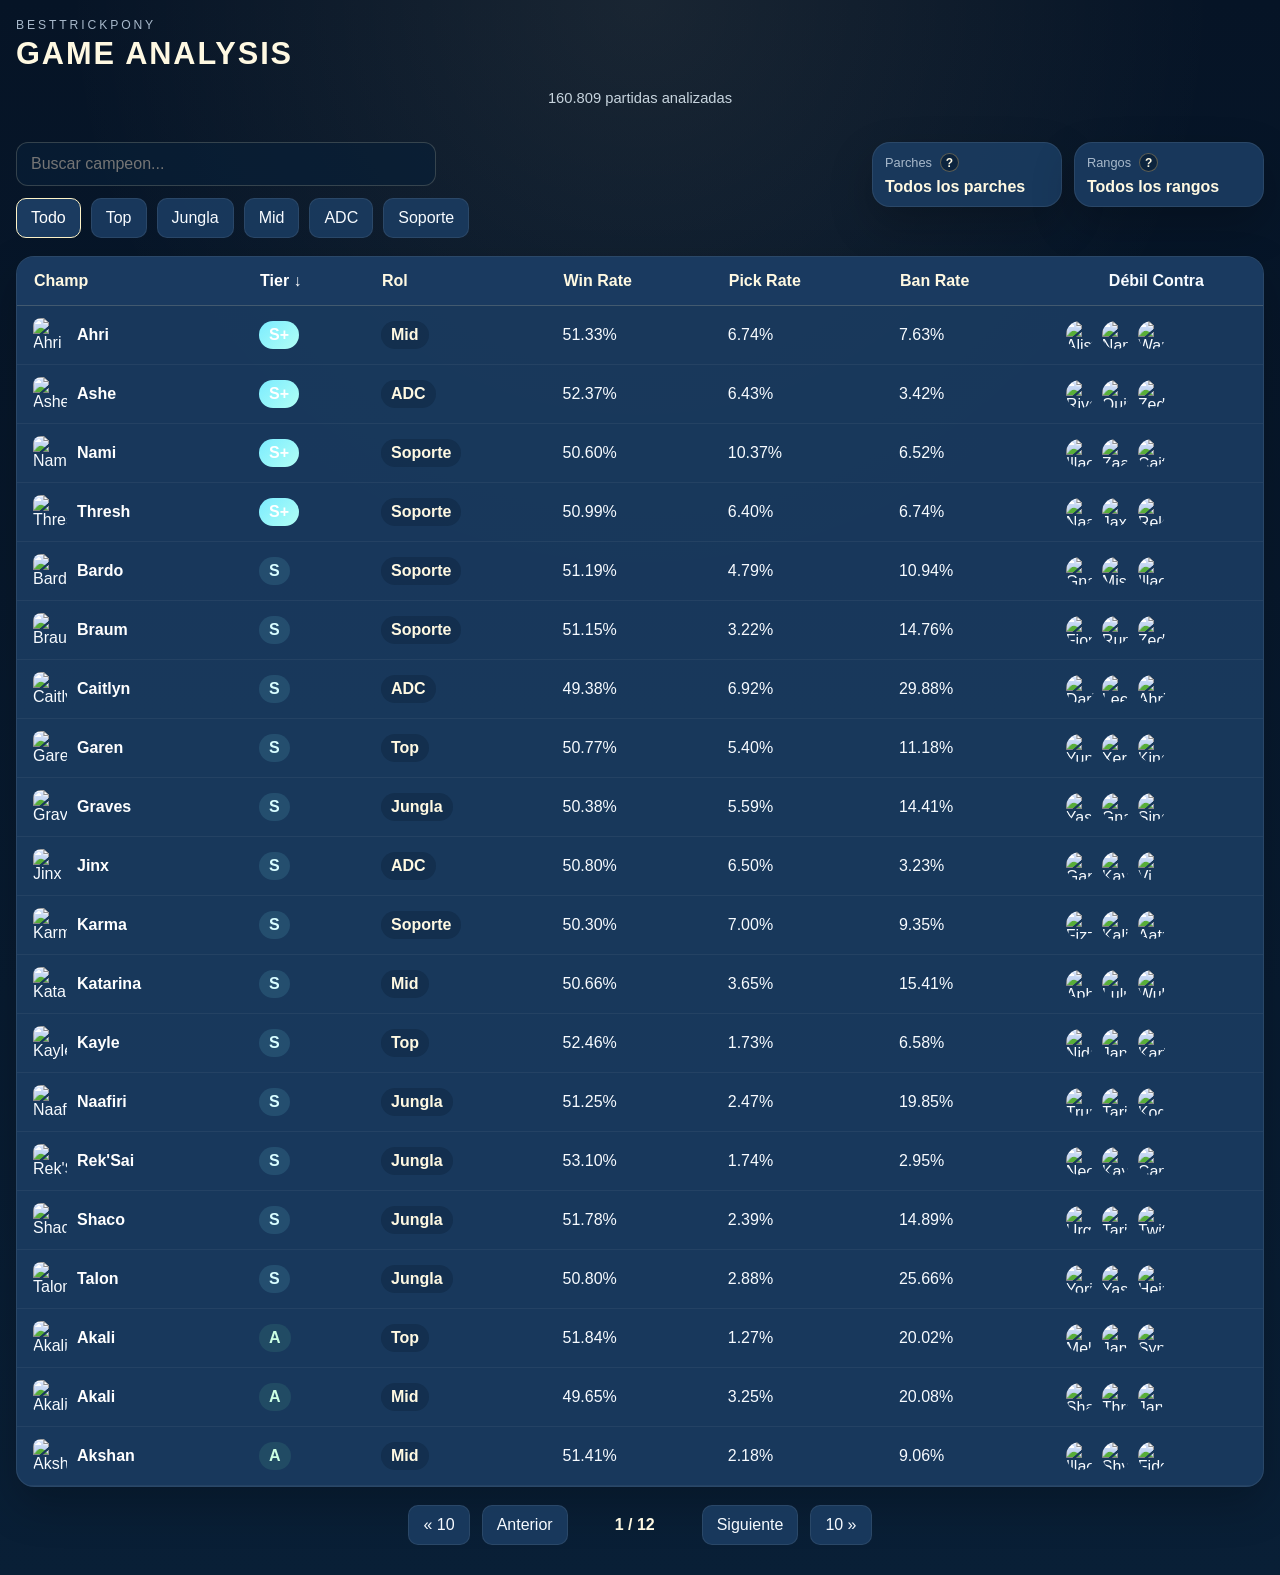
==== Game-Analysis-Web/index.html @ 6e5360ac "Add files via upload" ====
<!DOCTYPE html>
<html lang="es">
<head>
    <meta charset="UTF-8">
    <meta name="viewport" content="width=device-width, initial-scale=1.0">
    <title>BTP - Game Analysis Web</title>
    <link rel="stylesheet" href="./assets/styles.css">
</head>
<body>
    <div class="site-shell">
        <header class="site-header">
            <div>
                <div class="site-brand">BestTrickPony</div>
                <h1 id="site-title" class="site-title">Game Analysis</h1>
            </div>
        </header>

        <main class="site-main">
            <section id="analysis-view" class="view-section">
                <div id="analysis-subtitle" class="analysis-subtitle">Cargando datos...</div>

                <div class="analysis-toolbar">
                    <div class="analysis-toolbar-main">
                        <input id="analysis-search-input" class="search-input" type="text" placeholder="Buscar campeon...">
                        <div id="role-filters" class="role-filters"></div>
                    </div>

                    <div class="locked-filter-row">
                        <div class="locked-filter-card">
                            <div class="locked-filter-head">
                                <span>Parches</span>
                                <span id="analysis-patches-help" class="context-help" tabindex="0" data-help-text="">?</span>
                            </div>
                            <div id="analysis-patches-summary" class="locked-filter-value">Todos los parches</div>
                        </div>

                        <div class="locked-filter-card">
                            <div class="locked-filter-head">
                                <span>Rangos</span>
                                <span id="analysis-ranks-help" class="context-help" tabindex="0" data-help-text="">?</span>
                            </div>
                            <div id="analysis-ranks-summary" class="locked-filter-value">Todos los rangos</div>
                        </div>
                    </div>
                </div>

                <div class="table-wrap">
                    <table class="analysis-table">
                        <thead>
                            <tr>
                                <th><button type="button" class="sort-btn" data-sort-key="champion_name">Champ</button></th>
                                <th><button type="button" class="sort-btn" data-sort-key="tier">Tier</button></th>
                                <th><button type="button" class="sort-btn" data-sort-key="role_key">Rol</button></th>
                                <th><button type="button" class="sort-btn" data-sort-key="win_rate">Win Rate</button></th>
                                <th><button type="button" class="sort-btn" data-sort-key="pick_rate">Pick Rate</button></th>
                                <th><button type="button" class="sort-btn" data-sort-key="ban_rate">Ban Rate</button></th>
                                <th>Débil Contra</th>
                            </tr>
                        </thead>
                        <tbody id="analysis-table-body">
                            <tr><td colspan="7" class="empty-state">Cargando datos...</td></tr>
                        </tbody>
                    </table>
                </div>

                <div class="pagination">
                    <button id="page-prev-10" type="button" class="ghost-btn">« 10</button>
                    <button id="page-prev" type="button" class="ghost-btn">Anterior</button>
                    <div id="page-indicator" class="page-indicator">1 / 1</div>
                    <button id="page-next" type="button" class="ghost-btn">Siguiente</button>
                    <button id="page-next-10" type="button" class="ghost-btn">10 »</button>
                </div>
            </section>

            <section id="champion-view" class="view-section hidden">
                <div class="champion-topbar">
                    <button id="champion-back" type="button" class="ghost-btn">← Volver a Game Analysis</button>
                </div>

                <div class="champion-hero-card">
                    <div class="champion-hero-main">
                        <img id="champion-hero-image" class="champion-hero-image" alt="">
                        <div>
                            <h2 id="champion-hero-name" class="champion-hero-name"></h2>
                            <div id="champion-locked-meta" class="champion-locked-meta"></div>
                        </div>
                    </div>
                    <div class="champion-summary-grid">
                        <div class="summary-pill"><span>WR</span><strong id="summary-win-rate">0%</strong></div>
                        <div class="summary-pill"><span>PR</span><strong id="summary-pick-rate">0%</strong></div>
                        <div class="summary-pill"><span>BR</span><strong id="summary-ban-rate">0%</strong></div>
                        <div class="summary-pill"><span>Games</span><strong id="summary-games">0</strong></div>
                    </div>
                </div>

                <div class="champion-role-row">
                    <div id="champion-role-buttons" class="champion-role-buttons"></div>
                </div>

                <div class="champion-explainer-card">
                    <p id="champion-explainer-text" class="champion-explainer-text"></p>
                </div>

                <div class="section-card">
                    <div class="section-card-head">
                        <h3>Sinergias y Counters</h3>
                        <div class="pill-toggle">
                            <button id="toggle-synergies" type="button" class="pill-btn active">Sinergias</button>
                            <button id="toggle-counters" type="button" class="pill-btn">Counters</button>
                        </div>
                    </div>
                    <div id="matchups-container" class="matchups-container"></div>
                </div>

                <div class="items-grid">
                    <div class="section-card">
                        <h3>Primera compra</h3>
                        <div id="first-buy-container" class="vertical-combos"></div>
                    </div>
                    <div class="section-card">
                        <h3>First Recall Buy</h3>
                        <div id="first-recall-container" class="vertical-combos"></div>
                    </div>
                </div>

                <div class="section-card">
                    <h3>Core Build Path</h3>
                    <div id="core-path-container" class="horizontal-scroll-row scrollbar-skin"></div>
                </div>

                <div class="section-card">
                    <h3>Core Items</h3>
                    <div id="core-items-container" class="core-items-container"></div>
                </div>

                <div class="section-card">
                    <div class="section-card-head">
                        <h3>Runas</h3>
                        <div class="pill-toggle">
                            <button id="toggle-runes-popular" type="button" class="pill-btn active">Más jugadas</button>
                            <button id="toggle-runes-delta" type="button" class="pill-btn">Mayor delta</button>
                        </div>
                    </div>
                    <div id="runes-container" class="runes-container"></div>
                </div>
            </section>
        </main>
    </div>

    <div id="item-tooltip" class="item-tooltip hidden"></div>

    <script src="./assets/champion-utils.js"></script>
    <script src="./assets/app.js"></script>
</body>
</html>
---- Game-Analysis-Web/assets/styles.css ----
:root {
    --bg-dark: #091f36;
    --bg-panel: #1b3b60;
    --bg-dark-rgb: 9, 31, 54;
    --bg-panel-rgb: 27, 59, 96;
    --accent-rgb: 254, 243, 199;
    --gold-border: #fef3c7;
    --gold-text: #fff9e2;
    --text-main: #f7fbff;
    --text-soft: #c7d4de;
    --positive: #24ef85;
    --negative: #ff4e50;
    --neutral: #a8b9cb;
    --lol-gold: #c8aa6e;
    --lol-gold-rgb: 200, 170, 110;
    --surface-panel: rgba(var(--bg-panel-rgb), 0.78);
    --surface-panel-strong: rgba(var(--bg-panel-rgb), 0.92);
    --surface-dark: rgba(var(--bg-dark-rgb), 0.72);
    --surface-border: rgba(255, 255, 255, 0.08);
    --accent-border-soft: rgba(var(--accent-rgb), 0.18);
}

* { box-sizing: border-box; }

body {
    margin: 0;
    min-height: 100vh;
    background:
        radial-gradient(circle at top, rgba(var(--accent-rgb), 0.08), transparent 34%),
        linear-gradient(180deg, #061426 0%, var(--bg-dark) 100%);
    color: var(--text-main);
    font-family: "Segoe UI", Tahoma, Geneva, Verdana, sans-serif;
}

button, input { font: inherit; }
.hidden { display: none !important; }

.site-shell {
    width: min(1440px, calc(100vw - 32px));
    margin: 0 auto;
    padding: 18px 0 30px;
}

.site-header {
    margin-bottom: 18px;
}

.site-brand {
    color: var(--neutral);
    letter-spacing: 0.18rem;
    text-transform: uppercase;
    font-size: 0.76rem;
    margin-bottom: 4px;
}

.site-title {
    margin: 0;
    color: var(--gold-text);
    font-size: clamp(1.3rem, 2.4vw, 2rem);
    letter-spacing: 0.12rem;
    text-transform: uppercase;
}

.analysis-subtitle,
.champion-locked-meta {
    text-align: center;
    color: var(--text-soft);
    font-size: 0.92rem;
}

.analysis-subtitle { margin-bottom: 18px; }

.view-section {
    display: flex;
    flex-direction: column;
    gap: 18px;
}

.analysis-toolbar {
    display: flex;
    justify-content: space-between;
    align-items: flex-start;
    gap: 18px;
    flex-wrap: wrap;
}

.analysis-toolbar-main {
    display: flex;
    flex-direction: column;
    gap: 12px;
    flex: 1 1 680px;
}

.search-input {
    width: min(420px, 100%);
    padding: 12px 14px;
    border-radius: 12px;
    border: 1px solid var(--accent-border-soft);
    background: var(--surface-dark);
    color: var(--text-main);
}

.search-input:focus { outline: 1px solid rgba(var(--accent-rgb), 0.32); }

.role-filters,
.pill-toggle,
.champion-role-buttons {
    display: flex;
    flex-wrap: wrap;
    gap: 10px;
}

.filter-btn,
.pill-btn,
.ghost-btn,
.role-btn {
    border: 1px solid var(--surface-border);
    background: var(--surface-panel-strong);
    color: var(--text-main);
    border-radius: 10px;
    padding: 10px 14px;
    cursor: pointer;
    transition: transform 0.18s ease, border-color 0.18s ease, background 0.18s ease;
}

.filter-btn:hover,
.pill-btn:hover,
.ghost-btn:hover,
.role-btn:hover {
    transform: translateY(-1px);
    border-color: rgba(var(--accent-rgb), 0.42);
}

.filter-btn.active,
.pill-btn.active,
.role-btn.active {
    border-color: var(--gold-border);
    color: #ffffff;
    background: rgba(var(--bg-panel-rgb), 1);
}

.locked-filter-row {
    display: flex;
    gap: 12px;
    align-items: stretch;
    flex-wrap: nowrap;
}

.locked-filter-card,
.table-wrap,
.section-card,
.champion-hero-card {
    border-radius: 18px;
    border: 1px solid var(--surface-border);
    background: var(--surface-panel-strong);
    box-shadow: 0 18px 44px rgba(0, 0, 0, 0.22);
}

.locked-filter-card {
    min-width: 190px;
    max-width: 230px;
    padding: 10px 12px;
}

.locked-filter-head {
    display: flex;
    align-items: center;
    gap: 8px;
    color: var(--neutral);
    font-size: 0.8rem;
    margin-bottom: 6px;
}

.locked-filter-value {
    color: var(--gold-text);
    font-weight: 700;
}

.context-help {
    position: relative;
    display: inline-flex;
    align-items: center;
    justify-content: center;
    width: 19px;
    height: 19px;
    border-radius: 999px;
    border: 1px solid rgba(var(--lol-gold-rgb), 0.42);
    background: rgba(var(--bg-dark-rgb), 0.78);
    color: var(--gold-text);
    font-size: 0.75rem;
    font-weight: 800;
    line-height: 1;
    cursor: help;
}

.context-help::before,
.context-help::after {
    position: absolute;
    opacity: 0;
    pointer-events: none;
    transition: opacity 0.18s ease, transform 0.18s ease;
    z-index: 100;
}

.context-help::before {
    content: "";
    right: 3px;
    bottom: calc(100% + 4px);
    border-left: 7px solid transparent;
    border-right: 7px solid transparent;
    border-top: 8px solid rgba(var(--bg-panel-rgb), 0.98);
    transform: translateY(6px);
}

.context-help::after {
    content: attr(data-help-text);
    right: 0;
    bottom: calc(100% + 12px);
    width: min(320px, calc(100vw - 40px));
    padding: 12px 14px;
    border-radius: 14px;
    border: 1px solid rgba(var(--accent-rgb), 0.22);
    background: rgba(var(--bg-panel-rgb), 0.98);
    color: var(--text-soft);
    font-size: 0.78rem;
    line-height: 1.45;
    white-space: normal;
    text-align: left;
    box-shadow: 0 18px 38px rgba(0, 0, 0, 0.3);
    transform: translateY(6px);
}

.context-help:hover::before,
.context-help:hover::after,
.context-help:focus-visible::before,
.context-help:focus-visible::after {
    opacity: 1;
    transform: translateY(0);
}

.table-wrap { overflow: auto; }

.analysis-table {
    width: 100%;
    min-width: 820px;
    border-collapse: collapse;
}

.analysis-table thead th {
    position: sticky;
    top: 0;
    background: rgba(var(--bg-panel-rgb), 0.98);
    border-bottom: 1px solid rgba(var(--accent-rgb), 0.18);
}

.sort-btn {
    width: 100%;
    background: transparent;
    border: none;
    color: var(--gold-text);
    text-align: left;
    padding: 14px 16px;
    font-weight: 700;
    cursor: pointer;
}

.sort-btn.is-active {
    color: #ffffff;
}

.analysis-table td {
    padding: 12px 16px;
    border-bottom: 1px solid rgba(255, 255, 255, 0.05);
}

.analysis-table tbody tr:hover {
    background: rgba(var(--bg-panel-rgb), 0.52);
}

.champion-cell {
    display: inline-flex;
    align-items: center;
    gap: 10px;
    cursor: pointer;
}

.champion-cell img,
.weak-against-list img,
.matchup-entry img,
.item-icon,
.rune-icon {
    display: block;
}

.champion-cell img {
    width: 34px;
    height: 34px;
    border-radius: 8px;
}

.champion-name {
    font-weight: 700;
    color: #ffffff;
}

.tier-pill,
.role-pill {
    display: inline-flex;
    align-items: center;
    justify-content: center;
    border-radius: 999px;
    padding: 5px 10px;
    font-weight: 800;
}

.tier-pill.tier-splus { color: #ffffff; background: linear-gradient(135deg, #7cecff, #b1fff5); }
.tier-pill.tier-s { color: #d8fdff; background: rgba(124, 236, 255, 0.12); }
.tier-pill.tier-a { color: #ccffe3; background: rgba(113, 241, 175, 0.1); }
.tier-pill.tier-b { color: #fff1c6; background: rgba(255, 193, 94, 0.1); }
.tier-pill.tier-c { color: #ffd3b6; background: rgba(255, 142, 66, 0.1); }
.tier-pill.tier-d { color: #ffb8b8; background: rgba(255, 94, 112, 0.1); }

.role-pill {
    color: var(--gold-text);
    background: rgba(var(--bg-dark-rgb), 0.34);
}

.weak-against-list {
    display: flex;
    gap: 8px;
}

.weak-against-list img {
    width: 28px;
    height: 28px;
    border-radius: 50%;
}

.pagination {
    display: flex;
    justify-content: center;
    align-items: center;
    gap: 12px;
}

.page-indicator {
    min-width: 110px;
    text-align: center;
    color: var(--gold-text);
    font-weight: 700;
}

.empty-state {
    text-align: center;
    color: var(--neutral);
    padding: 28px !important;
}

.champion-hero-card { padding: 20px; display: grid; gap: 18px; }
.champion-hero-main { display: flex; align-items: center; gap: 18px; }
.champion-hero-image { width: 88px; height: 88px; border-radius: 18px; }
.champion-hero-name { margin: 0 0 8px; color: var(--gold-text); font-size: clamp(1.4rem, 2.6vw, 2.2rem); }

.champion-summary-grid {
    display: grid;
    grid-template-columns: repeat(auto-fit, minmax(120px, 1fr));
    gap: 12px;
}

.summary-pill {
    padding: 14px;
    border-radius: 14px;
    background: var(--surface-dark);
    display: flex;
    flex-direction: column;
    gap: 6px;
}

.summary-pill span { color: var(--neutral); font-size: 0.78rem; text-transform: uppercase; }
.summary-pill strong { color: #ffffff; font-size: 1.1rem; }

.champion-role-row { display: flex; justify-content: center; }

.champion-explainer-card {
    padding: 16px 18px;
    border-radius: 16px;
    background: var(--surface-panel);
    border: 1px solid rgba(var(--accent-rgb), 0.12);
}

.champion-explainer-text { margin: 0; color: var(--text-soft); line-height: 1.55; }

.section-card { padding: 18px; }
.section-card h3 { margin: 0; color: var(--gold-text); text-transform: uppercase; font-size: 0.92rem; }

.section-card-head {
    display: flex;
    justify-content: space-between;
    align-items: center;
    gap: 14px;
    margin-bottom: 14px;
    flex-wrap: wrap;
}

.matchups-container,
.core-items-container { display: flex; flex-direction: column; gap: 14px; }

.matchup-row {
    display: grid;
    grid-template-columns: 132px minmax(0, 1fr);
    gap: 12px;
}

.matchup-row-label,
.core-items-order {
    padding: 12px;
    border-radius: 14px;
    background: var(--surface-dark);
    color: var(--gold-text);
    font-weight: 800;
    text-align: center;
}

.matchup-row-track,
.horizontal-scroll-row { overflow-x: auto; padding-bottom: 6px; }
.matchup-row-track-inner,
.horizontal-scroll-inner { display: flex; gap: 12px; min-width: min-content; }

.matchup-entry,
.item-card,
.path-card,
.core-item-card {
    flex: 0 0 auto;
    width: 112px;
    padding: 12px 10px;
    border-radius: 16px;
    background: rgba(var(--bg-dark-rgb), 0.34);
    display: flex;
    flex-direction: column;
    align-items: center;
    gap: 6px;
    text-align: center;
}

.matchup-entry img { width: 52px; height: 52px; border-radius: 12px; }
.entry-name { color: #ffffff; font-size: 0.84rem; font-weight: 700; }
.metric-line { display: inline-flex; align-items: center; gap: 6px; font-size: 0.8rem; }
.metric-label { color: var(--neutral); font-size: 0.74rem; text-transform: uppercase; }
.positive { color: var(--positive); }
.negative { color: var(--negative); }
.neutral { color: var(--neutral); }

.items-grid {
    display: grid;
    grid-template-columns: repeat(2, minmax(0, 1fr));
    gap: 18px;
}

.vertical-combos {
    display: grid;
    grid-template-columns: repeat(auto-fit, minmax(180px, 1fr));
    gap: 14px;
}

.item-stack {
    display: flex;
    flex-direction: column;
    gap: 8px;
    align-items: center;
}

.item-icon {
    width: 42px;
    height: 42px;
    border-radius: 10px;
    cursor: help;
}

.core-items-row {
    display: grid;
    grid-template-columns: 94px minmax(0, 1fr);
    gap: 12px;
}

.runes-container { display: flex; flex-direction: column; gap: 14px; }

.rune-block {
    display: grid;
    grid-template-columns: repeat(2, minmax(0, 1fr));
    gap: 18px;
}

.rune-section {
    padding: 14px;
    border-radius: 14px;
    background: var(--surface-dark);
}

.rune-section-title { color: var(--gold-text); font-weight: 700; margin-bottom: 10px; }
.rune-row, .shards-row { display: flex; flex-wrap: wrap; gap: 10px; }

.rune-chip {
    display: inline-flex;
    flex-direction: column;
    align-items: center;
    gap: 6px;
    width: 84px;
    text-align: center;
}

.rune-icon { width: 40px; height: 40px; border-radius: 10px; }
.rune-name { font-size: 0.74rem; color: var(--text-soft); }

.shard-pill {
    padding: 9px 12px;
    border-radius: 999px;
    background: rgba(var(--bg-dark-rgb), 0.42);
    color: var(--text-soft);
    font-size: 0.8rem;
}

.item-tooltip {
    position: fixed;
    z-index: 2000;
    width: min(380px, calc(100vw - 32px));
    padding: 16px;
    border-radius: 16px;
    border: 1px solid rgba(var(--accent-rgb), 0.2);
    background: rgba(var(--bg-panel-rgb), 0.98);
    box-shadow: 0 22px 48px rgba(0, 0, 0, 0.36);
}

.item-tooltip-head {
    display: flex;
    justify-content: space-between;
    align-items: flex-start;
    gap: 12px;
    margin-bottom: 8px;
}

.item-tooltip-title { color: var(--gold-text); font-weight: 800; }
.item-tooltip-gold { color: var(--lol-gold); font-weight: 800; }
.item-tooltip-stats,
.item-tooltip-text { color: var(--text-soft); font-size: 0.84rem; line-height: 1.5; }
.item-tooltip-stats { display: flex; flex-wrap: wrap; gap: 6px; margin: 10px 0; }
.item-tooltip-plain { margin-bottom: 8px; color: var(--gold-text); }
.item-tooltip-text > div + div { margin-top: 4px; }
.stat-chip { padding: 6px 9px; border-radius: 999px; background: rgba(var(--bg-dark-rgb), 0.42); font-size: 0.78rem; }

.scrollbar-skin::-webkit-scrollbar,
.table-wrap::-webkit-scrollbar,
.matchup-row-track::-webkit-scrollbar,
.horizontal-scroll-row::-webkit-scrollbar {
    width: 8px;
    height: 8px;
}

.scrollbar-skin::-webkit-scrollbar-track,
.table-wrap::-webkit-scrollbar-track,
.matchup-row-track::-webkit-scrollbar-track,
.horizontal-scroll-row::-webkit-scrollbar-track {
    background: rgba(var(--bg-dark-rgb), 0.42);
    border-radius: 999px;
}

.scrollbar-skin::-webkit-scrollbar-thumb,
.table-wrap::-webkit-scrollbar-thumb,
.matchup-row-track::-webkit-scrollbar-thumb,
.horizontal-scroll-row::-webkit-scrollbar-thumb {
    background: var(--lol-gold);
    border-radius: 999px;
}

@media (max-width: 1100px) {
    .locked-filter-row { flex-wrap: wrap; }
}

@media (max-width: 900px) {
    .items-grid,
    .rune-block,
    .matchup-row,
    .core-items-row { grid-template-columns: 1fr; }
}

@media (max-width: 720px) {
    .site-shell { width: min(100vw - 20px, 1440px); }
    .analysis-toolbar,
    .section-card-head,
    .champion-hero-main { flex-direction: column; align-items: flex-start; }
    .champion-summary-grid { grid-template-columns: repeat(2, minmax(0, 1fr)); }
    .search-input { width: 100%; }
}
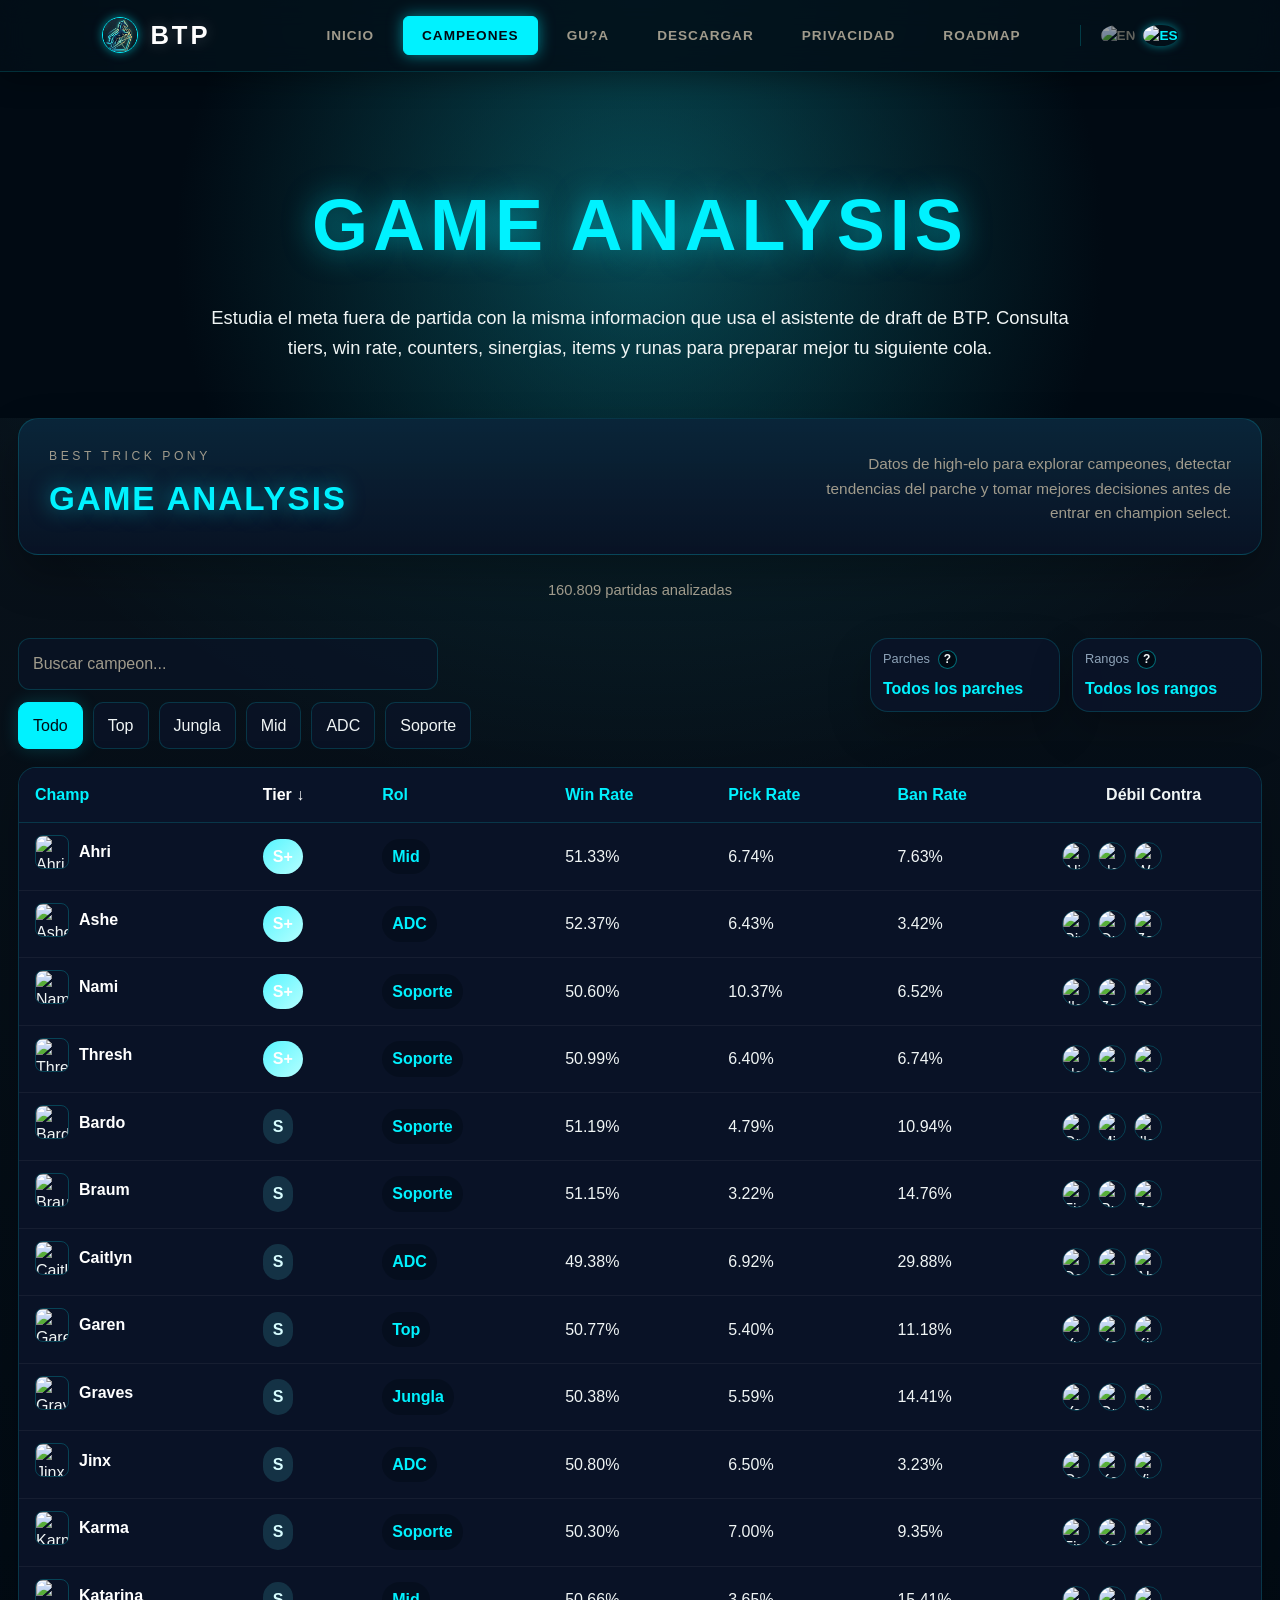
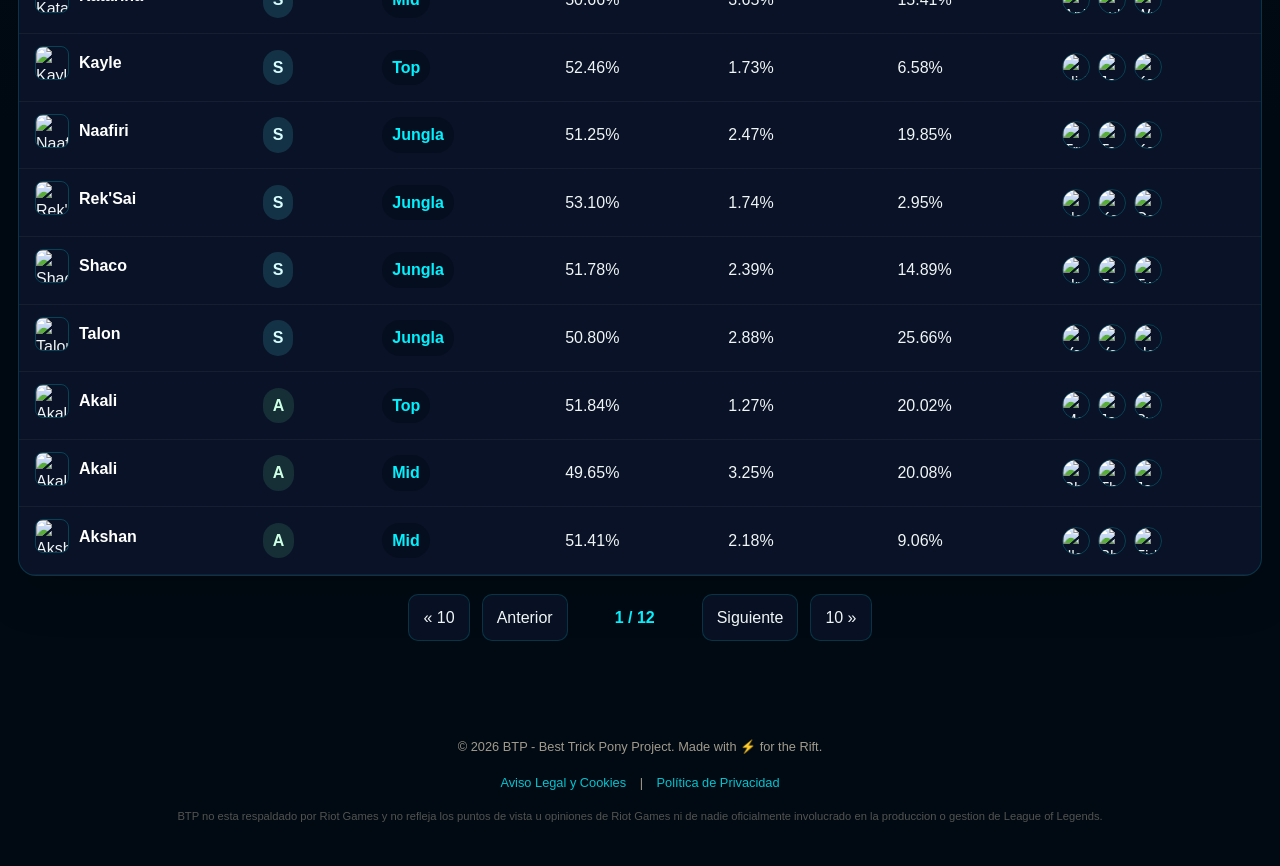
==== commit e59b115c: "Modified Nav order - Added "toggle" menu on mobile site. - Changed the menu order" ====
--- a/Game-Analysis-Web/index.html
+++ b/Game-Analysis-Web/index.html
@@ -3,16 +3,56 @@
 <head>
     <meta charset="UTF-8">
     <meta name="viewport" content="width=device-width, initial-scale=1.0">
-    <title>BTP - Game Analysis Web</title>
+    <title>BTP | Game Analysis</title>
+    <meta name="description" content="Consulta informacion de campeones de League of Legends con el estilo de BTP: win rate, tier, counters, sinergias, items y runas para estudiar el meta off-game.">
+    <link rel="icon" href="../assets/icono.ico" type="image/x-icon">
+    <link rel="shortcut icon" href="../assets/icono.ico" type="image/x-icon">
+    <link rel="stylesheet" href="../style.css">
     <link rel="stylesheet" href="./assets/styles.css">
 </head>
 <body>
+        <nav class="glass-nav">
+        <a href="../index-es.html" class="nav-brand">
+            <img src="../assets/icono.png" alt="BTP Logo" class="nav-logo-img">
+            <span>BTP</span>
+        </a>
+        <button class="nav-toggle" type="button" aria-label="Abrir men?" aria-expanded="false" aria-controls="site-menu" data-open-label="Abrir men?" data-close-label="Cerrar men?">
+            <span></span>
+            <span></span>
+            <span></span>
+        </button>
+        <div class="nav-menu" id="site-menu">
+            <div class="nav-links">
+            <a href="../index-es.html">Inicio</a>
+            <a href="./index.html" class="active">Campeones</a>
+            <a href="../how-to-es.html">Gu?a</a>
+            <a href="../download-es.html">Descargar</a>
+            <a href="../about-es.html">Privacidad</a>
+            <a href="../next-es.html">Roadmap</a>
+            </div>
+            <div class="lang-toggle">
+                <a href="./index-en.html" title="English"><img src="https://flagcdn.com/gb.svg" alt="EN"></a>
+                <a href="./index.html" class="lang-active" title="Espa?ol"><img src="https://flagcdn.com/es.svg" alt="ES"></a>
+            </div>
+        </div>
+    </nav>
+
+    <header class="hero analysis-hero">
+        <h1 class="hero-title">GAME ANALYSIS</h1>
+        <p class="analysis-intro">
+            Estudia el meta fuera de partida con la misma informacion que usa el asistente de draft de BTP. Consulta tiers, win rate, counters, sinergias, items y runas para preparar mejor tu siguiente cola.
+        </p>
+    </header>
+
     <div class="site-shell">
         <header class="site-header">
             <div>
-                <div class="site-brand">BestTrickPony</div>
-                <h1 id="site-title" class="site-title">Game Analysis</h1>
+                <div class="site-brand">Best Trick Pony</div>
+                <h2 id="site-title" class="site-title">Game Analysis</h2>
             </div>
+            <p class="site-header-copy">
+                Datos de high-elo para explorar campeones, detectar tendencias del parche y tomar mejores decisiones antes de entrar en champion select.
+            </p>
         </header>
 
         <main class="site-main">
@@ -54,7 +94,7 @@
                                 <th><button type="button" class="sort-btn" data-sort-key="win_rate">Win Rate</button></th>
                                 <th><button type="button" class="sort-btn" data-sort-key="pick_rate">Pick Rate</button></th>
                                 <th><button type="button" class="sort-btn" data-sort-key="ban_rate">Ban Rate</button></th>
-                                <th>Débil Contra</th>
+                                <th>D&eacute;bil Contra</th>
                             </tr>
                         </thead>
                         <tbody id="analysis-table-body">
@@ -64,17 +104,17 @@
                 </div>
 
                 <div class="pagination">
-                    <button id="page-prev-10" type="button" class="ghost-btn">« 10</button>
+                    <button id="page-prev-10" type="button" class="ghost-btn">&laquo; 10</button>
                     <button id="page-prev" type="button" class="ghost-btn">Anterior</button>
                     <div id="page-indicator" class="page-indicator">1 / 1</div>
                     <button id="page-next" type="button" class="ghost-btn">Siguiente</button>
-                    <button id="page-next-10" type="button" class="ghost-btn">10 »</button>
+                    <button id="page-next-10" type="button" class="ghost-btn">10 &raquo;</button>
                 </div>
             </section>
 
             <section id="champion-view" class="view-section hidden">
                 <div class="champion-topbar">
-                    <button id="champion-back" type="button" class="ghost-btn">← Volver a Game Analysis</button>
+                    <button id="champion-back" type="button" class="ghost-btn">&larr; Volver a Game Analysis</button>
                 </div>
 
                 <div class="champion-hero-card">
@@ -89,7 +129,7 @@
                         <div class="summary-pill"><span>WR</span><strong id="summary-win-rate">0%</strong></div>
                         <div class="summary-pill"><span>PR</span><strong id="summary-pick-rate">0%</strong></div>
                         <div class="summary-pill"><span>BR</span><strong id="summary-ban-rate">0%</strong></div>
-                        <div class="summary-pill"><span>Games</span><strong id="summary-games">0</strong></div>
+                        <div class="summary-pill"><span>Partidas</span><strong id="summary-games">0</strong></div>
                     </div>
                 </div>
 
@@ -137,7 +177,7 @@
                     <div class="section-card-head">
                         <h3>Runas</h3>
                         <div class="pill-toggle">
-                            <button id="toggle-runes-popular" type="button" class="pill-btn active">Más jugadas</button>
+                            <button id="toggle-runes-popular" type="button" class="pill-btn active">M&aacute;s jugadas</button>
                             <button id="toggle-runes-delta" type="button" class="pill-btn">Mayor delta</button>
                         </div>
                     </div>
@@ -149,7 +189,20 @@
 
     <div id="item-tooltip" class="item-tooltip hidden"></div>
 
+    <footer>
+        <p>&copy; 2026 BTP - Best Trick Pony Project. Made with &#9889; for the Rift.</p>
+        <div style="margin-top: 15px; font-size: 0.8rem;">
+            <a href="../legal-es.html" style="color: var(--accent); text-decoration: none; margin: 0 10px; opacity: 0.8; transition: 0.3s;">Aviso Legal y Cookies</a>
+            <span style="color: var(--text-secondary);">|</span>
+            <a href="../about-es.html" style="color: var(--accent); text-decoration: none; margin: 0 10px; opacity: 0.8; transition: 0.3s;">Pol&iacute;tica de Privacidad</a>
+        </div>
+        <p style="margin-top: 15px; font-size: 0.7rem; color: var(--text-secondary); opacity: 0.5;">
+            BTP no esta respaldado por Riot Games y no refleja los puntos de vista u opiniones de Riot Games ni de nadie oficialmente involucrado en la produccion o gestion de League of Legends.
+        </p>
+    </footer>
+
     <script src="./assets/champion-utils.js"></script>
     <script src="./assets/app.js"></script>
+    <script src="../nav.js"></script>
 </body>
 </html>
--- a/style.css
+++ b/style.css
@@ -0,0 +1,527 @@
+/* =========================================================
+   VARIABLES GLOBALES Y TEMAS (DARK MODE GAMING)
+========================================================= */
+
+/* TEMA 1: HEXTECH GLOW (POR DEFECTO) */
+:root {
+    --bg-base: #010a13;
+    --bg-base-rgb: 1, 10, 19;
+    --bg-surface: #0a1428;
+    
+    --accent: #00f2ff;
+    --accent-rgb: 0, 242, 255;
+    --accent-glow: rgba(0, 242, 255, 0.5);
+    
+    --text-primary: #f0f5f5;
+    --text-secondary: #a09b8c;
+    --negative: #ff4655;
+}
+
+/* TEMA 2: FURIA NOXIANA */
+body.theme-noxus {
+    --bg-base: #0F0F0F;
+    --bg-base-rgb: 15, 15, 15;
+    --bg-surface: #1A1818;
+    
+    --accent: #E22C2C;
+    --accent-rgb: 226, 44, 44;
+    --accent-glow: rgba(226, 44, 44, 0.5);
+}
+
+/* TEMA 3: EL VACÍO */
+body.theme-void {
+    --bg-base: #110D17;
+    --bg-base-rgb: 17, 13, 23;
+    --bg-surface: #1D1726;
+    
+    --accent: #A959FF;
+    --accent-rgb: 169, 89, 255;
+    --accent-glow: rgba(169, 89, 255, 0.5);
+}
+
+/* TEMA 4: RADIACTIVIDAD ZAUNITA */
+body.theme-zaun {
+    --bg-base: #0D1117;
+    --bg-base-rgb: 13, 17, 23;
+    --bg-surface: #161B22;
+    
+    --accent: #39D353;
+    --accent-rgb: 57, 211, 83;
+    --accent-glow: rgba(57, 211, 83, 0.5);
+}
+
+/* TEMA 5: ASCENSO DE DEMACIA */
+body.theme-demacia {
+    --bg-base: #091F36;
+    --bg-base-rgb: 9, 31, 54;
+    --bg-surface: #1B3B60;
+    
+    --accent: #FEF3C7;
+    --accent-rgb: 254, 243, 199;
+    --accent-glow: rgba(254, 243, 199, 0.5);
+}
+
+/* =========================================================
+   ESTILOS BASE
+========================================================= */
+
+* { margin: 0; padding: 0; box-sizing: border-box; }
+
+body {
+    background-color: var(--bg-base);
+    color: var(--text-primary);
+    font-family: 'Segoe UI', Roboto, Helvetica, Arial, sans-serif;
+    line-height: 1.6;
+    overflow-x: hidden;
+    transition: background-color 0.4s ease, color 0.4s ease;
+}
+
+/* --- NAVEGACIÓN PREMIUM (GLASSMORPHISM) --- */
+.glass-nav {
+    display: flex;
+    justify-content: space-between;
+    align-items: center;
+    padding: 15px 8%;
+    /* Efecto cristal adaptativo al tema */
+    background: rgba(var(--bg-base-rgb), 0.75); 
+    backdrop-filter: blur(12px);
+    -webkit-backdrop-filter: blur(12px);
+    border-bottom: 1px solid rgba(var(--accent-rgb), 0.15);
+    box-shadow: 0 4px 30px rgba(0, 0, 0, 0.4);
+    position: sticky;
+    top: 0;
+    z-index: 1000;
+}
+
+.nav-brand {
+    display: flex;
+    align-items: center;
+    gap: 12px;
+    text-decoration: none;
+    transition: transform 0.3s ease;
+}
+
+.nav-brand:hover {
+    transform: scale(1.05);
+}
+
+.nav-logo-img {
+    width: 36px;
+    height: 36px;
+    border-radius: 50%;
+    border: 1px solid var(--accent);
+    box-shadow: 0 0 10px var(--accent-glow);
+    object-fit: cover;
+}
+
+.nav-brand span {
+    font-size: 1.6rem;
+    font-weight: 900;
+    color: #ffffff;
+    letter-spacing: 3px;
+    text-shadow: 0 0 15px rgba(255, 255, 255, 0.2);
+}
+
+.nav-toggle {
+    display: none;
+    align-items: center;
+    justify-content: center;
+    flex-direction: column;
+    gap: 5px;
+    width: 46px;
+    height: 46px;
+    margin-left: auto;
+    border: 1px solid rgba(var(--accent-rgb), 0.25);
+    border-radius: 10px;
+    background: rgba(var(--bg-base-rgb), 0.55);
+    cursor: pointer;
+    transition: border-color 0.3s ease, box-shadow 0.3s ease, background 0.3s ease;
+}
+
+.nav-toggle:hover {
+    border-color: rgba(var(--accent-rgb), 0.45);
+    box-shadow: 0 0 16px rgba(var(--accent-rgb), 0.18);
+}
+
+.nav-toggle span {
+    width: 20px;
+    height: 2px;
+    border-radius: 999px;
+    background: #ffffff;
+    transition: transform 0.3s ease, opacity 0.3s ease;
+    transform-origin: center;
+}
+
+.glass-nav.is-open .nav-toggle span:nth-child(1) {
+    transform: translateY(7px) rotate(45deg);
+}
+
+.glass-nav.is-open .nav-toggle span:nth-child(2) {
+    opacity: 0;
+}
+
+.glass-nav.is-open .nav-toggle span:nth-child(3) {
+    transform: translateY(-7px) rotate(-45deg);
+}
+
+.nav-menu {
+    display: flex;
+    align-items: center;
+    gap: 20px;
+    margin-left: auto;
+}
+
+.nav-links {
+    display: flex;
+    gap: 10px;
+    align-items: center;
+}
+
+.nav-links a {
+    color: var(--text-secondary);
+    text-decoration: none;
+    font-size: 0.85rem;
+    font-weight: 700;
+    text-transform: uppercase;
+    letter-spacing: 1px;
+    padding: 8px 18px;
+    border-radius: 6px;
+    transition: all 0.3s ease;
+    border: 1px solid transparent;
+}
+
+.nav-links a:hover {
+    color: #ffffff;
+    background: rgba(var(--accent-rgb), 0.08);
+    border-color: rgba(var(--accent-rgb), 0.3);
+    text-shadow: 0 0 8px var(--accent-glow);
+}
+
+.nav-links a.active {
+    color: var(--bg-base);
+    background: var(--accent);
+    border-color: var(--accent);
+    box-shadow: 0 0 15px var(--accent-glow);
+    text-shadow: none;
+}
+
+/* --- HERO SECTION --- */
+.hero {
+    text-align: center;
+    padding: 120px 10% 80px;
+    /* Gradiente radial adaptativo al tema */
+    background: radial-gradient(circle at center, rgba(var(--accent-rgb), 0.15) 0%, var(--bg-base) 70%);
+}
+
+.hero-title {
+    font-size: 4.5rem;
+    font-weight: 900;
+    color: var(--accent);
+    text-transform: uppercase;
+    letter-spacing: 5px;
+    text-shadow: 0 0 30px var(--accent-glow);
+    margin-bottom: 20px;
+}
+
+.hero-logo {
+    width: 140px;
+    height: 140px;
+    border-radius: 50%;
+    border: 2px solid var(--accent);
+    background: var(--bg-surface);
+    object-fit: cover;
+    display: block;
+    margin: 0 auto 25px auto;
+    box-shadow: 
+        0 0 20px var(--accent-glow),          
+        0 0 60px rgba(var(--accent-rgb), 0.2),       
+        inset 0 0 15px rgba(var(--accent-rgb), 0.1); 
+    transition: 0.5s ease;
+}
+
+.hero-logo:hover {
+    box-shadow: 
+        0 0 30px var(--accent),
+        0 0 80px rgba(var(--accent-rgb), 0.4);
+    transform: scale(1.05);
+}
+
+/* --- ESTRELLAS Y CAPTURAS --- */
+.glowing-screenshot-container {
+    position: relative;
+    margin: 60px auto;
+    max-width: 1000px;
+    padding: 10px;
+}
+
+.glowing-screenshot-container img {
+    width: 100%;
+    display: block;
+    border: 2px solid var(--accent);
+    border-radius: 4px;
+    box-shadow: 
+        0 0 20px var(--accent-glow),          
+        0 0 60px rgba(var(--accent-rgb), 0.2),       
+        inset 0 0 15px rgba(var(--accent-rgb), 0.1); 
+    transition: 0.5s;
+}
+
+.glowing-screenshot-container img:hover {
+    box-shadow: 
+        0 0 30px var(--accent),
+        0 0 80px rgba(var(--accent-rgb), 0.3);
+}
+
+.glowing-screenshot-container.vertical {
+    max-width: 350px;
+    margin: 0 auto;
+}
+
+/* --- SECCIONES DE TEXTO --- */
+.philosophy-section {
+    padding: 60px 15%;
+    display: grid;
+    grid-template-columns: 1fr 1fr;
+    gap: 50px;
+    background: var(--bg-surface);
+    border-top: 1px solid rgba(var(--accent-rgb), 0.1);
+    border-bottom: 1px solid rgba(var(--accent-rgb), 0.1);
+}
+
+.philosophy-card {
+    padding: 20px;
+}
+
+.philosophy-card h3 {
+    color: var(--accent);
+    text-transform: uppercase;
+    letter-spacing: 2px;
+    margin-bottom: 15px;
+    font-size: 1.3rem;
+}
+
+.philosophy-card p {
+    color: var(--text-secondary);
+    font-size: 1rem;
+    margin-bottom: 10px;
+}
+
+/* --- BOTONES --- */
+.btn-main {
+    display: inline-block;
+    padding: 18px 45px;
+    border: 2px solid var(--accent);
+    color: var(--accent);
+    text-decoration: none;
+    font-weight: bold;
+    text-transform: uppercase;
+    transition: 0.4s;
+    background: transparent;
+    cursor: pointer;
+}
+
+.btn-main:hover {
+    background: var(--accent);
+    color: var(--bg-base);
+    box-shadow: 0 0 30px var(--accent-glow);
+    transform: translateY(-2px);
+}
+
+/* --- FUNCIONALIDADES (ZIG-ZAG) --- */
+.features-showcase {
+    padding: 80px 10%;
+    background: var(--bg-base);
+}
+
+.feature-row {
+    display: flex;
+    align-items: center;
+    gap: 60px;
+    margin-bottom: 100px;
+}
+
+.feature-row.reverse {
+    flex-direction: row-reverse;
+}
+
+.feature-text {
+    flex: 1;
+}
+
+.feature-text h2 {
+    font-size: 2.5rem;
+    color: var(--accent);
+    margin-bottom: 20px;
+    text-transform: uppercase;
+    letter-spacing: 2px;
+    text-shadow: 0 0 15px var(--accent-glow);
+}
+
+
+.feature-text p {
+    font-size: 1.15rem;
+    margin-bottom: 15px;
+    color: var(--text-primary);
+}
+
+.feature-text .beta-note {
+    font-size: 0.95rem;
+    color: var(--text-secondary);
+    border-left: 2px solid var(--accent);
+    padding-left: 15px;
+    margin-top: 20px;
+}
+
+.feature-image {
+    flex: 1;
+    margin: 0;
+}
+
+/* --- METODOLOGÍA (CAJAS DE EJEMPLO) --- */
+.example-box {
+    background-color: var(--bg-surface);
+    padding: 20px;
+    border-left: 4px solid var(--accent);
+    margin: 20px 0;
+    border-radius: 4px;
+}
+
+.highlight-text {
+    color: var(--text-primary);
+    font-weight: bold;
+}
+
+/* --- SELECTOR DE IDIOMA --- */
+.lang-toggle {
+    display: flex;
+    align-items: center;
+    gap: 8px;
+    margin-left: 20px;
+    border-left: 1px solid rgba(var(--accent-rgb), 0.2);
+    padding-left: 20px;
+}
+
+.lang-toggle a {
+    color: var(--text-secondary);
+    text-decoration: none;
+    font-size: 0.85rem;
+    font-weight: bold;
+    transition: 0.3s;
+}
+
+.lang-toggle a:hover {
+    color: #ffffff;
+    text-shadow: 0 0 8px var(--accent-glow);
+}
+
+.lang-toggle a.lang-active {
+    color: var(--accent);
+}
+
+.lang-toggle img {
+    width: 20px;
+    height: 20px;
+    border-radius: 50%;
+    object-fit: cover;
+    opacity: 0.6;
+    transition: 0.3s;
+}
+
+.lang-toggle a.lang-active img, .lang-toggle a:hover img {
+    opacity: 1;
+    box-shadow: 0 0 10px var(--accent-glow);
+}
+
+/* --- FOOTER --- */
+footer {
+    text-align: center;
+    padding: 40px;
+    font-size: 0.8rem;
+    color: var(--text-secondary);
+}
+
+/* --- ADAPTACIÓN PARA MÓVILES (RESPONSIVE) --- */
+@media (max-width: 900px) {
+    .feature-row, .feature-row.reverse {
+        flex-direction: column;
+        text-align: center;
+        gap: 30px;
+    }
+    .feature-text .beta-note {
+        border-left: none;
+        border-top: 2px solid var(--accent);
+        padding-top: 15px;
+        padding-left: 0;
+    }
+}
+
+@media (max-width: 768px) {
+    .glass-nav {
+        padding: 15px 5%;
+        gap: 14px;
+        flex-wrap: wrap;
+    }
+
+    .nav-toggle {
+        display: inline-flex;
+    }
+
+    .nav-menu {
+        display: none;
+        width: 100%;
+        flex-direction: column;
+        align-items: stretch;
+        gap: 16px;
+        padding: 18px;
+        border: 1px solid rgba(var(--accent-rgb), 0.16);
+        border-radius: 18px;
+        background: rgba(var(--bg-base-rgb), 0.92);
+        box-shadow: 0 18px 40px rgba(0, 0, 0, 0.28);
+    }
+
+    .glass-nav.is-open .nav-menu {
+        display: flex;
+    }
+    
+    .nav-links {
+        width: 100%;
+        flex-direction: column;
+        align-items: stretch;
+        gap: 10px;
+    }
+
+    .nav-links a {
+        width: 100%;
+        padding: 12px 16px;
+        font-size: 0.82rem;
+        text-align: center;
+    }
+
+    .lang-toggle {
+        margin-left: 0;
+        padding-left: 0;
+        border-left: none;
+        width: 100%;
+        justify-content: center;
+        margin-top: 0;
+        padding-top: 14px;
+        border-top: 1px solid rgba(var(--accent-rgb), 0.2);
+    }
+
+    .philosophy-section {
+        display: flex;
+        flex-direction: column;
+        padding: 40px 5%;
+        gap: 20px;
+    }
+
+    .philosophy-card {
+        width: 100%;
+        box-sizing: border-box;
+        margin: 0;
+    }
+    
+    .hero-title {
+        font-size: 2.5rem !important;
+    }
+}
--- a/Game-Analysis-Web/assets/styles.css
+++ b/Game-Analysis-Web/assets/styles.css
@@ -1,70 +1,96 @@
 :root {
-    --bg-dark: #091f36;
-    --bg-panel: #1b3b60;
-    --bg-dark-rgb: 9, 31, 54;
-    --bg-panel-rgb: 27, 59, 96;
-    --accent-rgb: 254, 243, 199;
-    --gold-border: #fef3c7;
-    --gold-text: #fff9e2;
-    --text-main: #f7fbff;
-    --text-soft: #c7d4de;
-    --positive: #24ef85;
-    --negative: #ff4e50;
-    --neutral: #a8b9cb;
-    --lol-gold: #c8aa6e;
-    --lol-gold-rgb: 200, 170, 110;
-    --surface-panel: rgba(var(--bg-panel-rgb), 0.78);
-    --surface-panel-strong: rgba(var(--bg-panel-rgb), 0.92);
-    --surface-dark: rgba(var(--bg-dark-rgb), 0.72);
-    --surface-border: rgba(255, 255, 255, 0.08);
-    --accent-border-soft: rgba(var(--accent-rgb), 0.18);
+    --ga-panel-rgb: 10, 20, 40;
+    --ga-panel: rgba(10, 20, 40, 0.82);
+    --ga-panel-strong: rgba(10, 20, 40, 0.94);
+    --ga-panel-soft: rgba(10, 20, 40, 0.66);
+    --ga-border: rgba(var(--accent-rgb), 0.16);
+    --ga-border-strong: rgba(var(--accent-rgb), 0.34);
+    --ga-positive: #39d353;
+    --ga-negative: #ff4655;
+    --ga-neutral: #8ea3b8;
 }
 
 * { box-sizing: border-box; }
 
 body {
-    margin: 0;
     min-height: 100vh;
     background:
-        radial-gradient(circle at top, rgba(var(--accent-rgb), 0.08), transparent 34%),
-        linear-gradient(180deg, #061426 0%, var(--bg-dark) 100%);
-    color: var(--text-main);
-    font-family: "Segoe UI", Tahoma, Geneva, Verdana, sans-serif;
+        radial-gradient(circle at top, rgba(var(--accent-rgb), 0.16), transparent 32%),
+        linear-gradient(180deg, rgba(var(--bg-base-rgb), 0.96) 0%, var(--bg-base) 70%);
 }
 
 button, input { font: inherit; }
 .hidden { display: none !important; }
 
+.analysis-hero {
+    padding: 96px 10% 56px;
+}
+
+.analysis-kicker {
+    margin-bottom: 12px;
+    color: var(--accent);
+    text-transform: uppercase;
+    letter-spacing: 4px;
+    font-weight: 800;
+}
+
+.analysis-intro {
+    max-width: 860px;
+    margin: 0 auto;
+    color: var(--text-primary);
+    font-size: 1.15rem;
+}
+
 .site-shell {
-    width: min(1440px, calc(100vw - 32px));
+    width: min(1440px, calc(100vw - 36px));
     margin: 0 auto;
-    padding: 18px 0 30px;
+    padding: 0 0 56px;
 }
 
 .site-header {
-    margin-bottom: 18px;
+    display: flex;
+    justify-content: space-between;
+    align-items: flex-end;
+    gap: 24px;
+    margin-bottom: 24px;
+    padding: 28px 30px;
+    border-radius: 20px;
+    border: 1px solid var(--ga-border);
+    background:
+        linear-gradient(180deg, rgba(var(--accent-rgb), 0.08) 0%, rgba(var(--bg-base-rgb), 0.18) 100%),
+        var(--bg-surface);
+    box-shadow: 0 20px 44px rgba(0, 0, 0, 0.28);
 }
 
 .site-brand {
-    color: var(--neutral);
-    letter-spacing: 0.18rem;
+    color: var(--text-secondary);
+    letter-spacing: 0.22rem;
     text-transform: uppercase;
     font-size: 0.76rem;
-    margin-bottom: 4px;
+    margin-bottom: 6px;
 }
 
 .site-title {
     margin: 0;
-    color: var(--gold-text);
-    font-size: clamp(1.3rem, 2.4vw, 2rem);
+    color: var(--accent);
+    font-size: clamp(1.5rem, 2.6vw, 2.4rem);
     letter-spacing: 0.12rem;
     text-transform: uppercase;
+    text-shadow: 0 0 20px var(--accent-glow);
+}
+
+.site-header-copy {
+    max-width: 430px;
+    margin: 0;
+    color: var(--text-secondary);
+    text-align: right;
+    font-size: 0.96rem;
 }
 
 .analysis-subtitle,
 .champion-locked-meta {
     text-align: center;
-    color: var(--text-soft);
+    color: var(--text-secondary);
     font-size: 0.92rem;
 }
 
@@ -95,12 +121,19 @@
     width: min(420px, 100%);
     padding: 12px 14px;
     border-radius: 12px;
-    border: 1px solid var(--accent-border-soft);
-    background: var(--surface-dark);
-    color: var(--text-main);
-}
-
-.search-input:focus { outline: 1px solid rgba(var(--accent-rgb), 0.32); }
+    border: 1px solid var(--ga-border);
+    background: var(--ga-panel-soft);
+    color: var(--text-primary);
+}
+
+.search-input::placeholder {
+    color: var(--text-secondary);
+}
+
+.search-input:focus {
+    outline: 1px solid rgba(var(--accent-rgb), 0.36);
+    box-shadow: 0 0 0 4px rgba(var(--accent-rgb), 0.08);
+}
 
 .role-filters,
 .pill-toggle,
@@ -114,13 +147,13 @@
 .pill-btn,
 .ghost-btn,
 .role-btn {
-    border: 1px solid var(--surface-border);
-    background: var(--surface-panel-strong);
-    color: var(--text-main);
+    border: 1px solid var(--ga-border);
+    background: var(--ga-panel);
+    color: var(--text-primary);
     border-radius: 10px;
     padding: 10px 14px;
     cursor: pointer;
-    transition: transform 0.18s ease, border-color 0.18s ease, background 0.18s ease;
+    transition: transform 0.18s ease, border-color 0.18s ease, background 0.18s ease, box-shadow 0.18s ease;
 }
 
 .filter-btn:hover,
@@ -128,15 +161,17 @@
 .ghost-btn:hover,
 .role-btn:hover {
     transform: translateY(-1px);
-    border-color: rgba(var(--accent-rgb), 0.42);
+    border-color: var(--ga-border-strong);
+    box-shadow: 0 0 18px rgba(var(--accent-rgb), 0.08);
 }
 
 .filter-btn.active,
 .pill-btn.active,
 .role-btn.active {
-    border-color: var(--gold-border);
-    color: #ffffff;
-    background: rgba(var(--bg-panel-rgb), 1);
+    border-color: var(--accent);
+    color: var(--bg-base);
+    background: var(--accent);
+    box-shadow: 0 0 18px rgba(var(--accent-rgb), 0.18);
 }
 
 .locked-filter-row {
@@ -149,10 +184,11 @@
 .locked-filter-card,
 .table-wrap,
 .section-card,
-.champion-hero-card {
+.champion-hero-card,
+.champion-explainer-card {
     border-radius: 18px;
-    border: 1px solid var(--surface-border);
-    background: var(--surface-panel-strong);
+    border: 1px solid var(--ga-border);
+    background: var(--ga-panel-strong);
     box-shadow: 0 18px 44px rgba(0, 0, 0, 0.22);
 }
 
@@ -166,13 +202,13 @@
     display: flex;
     align-items: center;
     gap: 8px;
-    color: var(--neutral);
+    color: var(--ga-neutral);
     font-size: 0.8rem;
     margin-bottom: 6px;
 }
 
 .locked-filter-value {
-    color: var(--gold-text);
+    color: var(--accent);
     font-weight: 700;
 }
 
@@ -184,9 +220,9 @@
     width: 19px;
     height: 19px;
     border-radius: 999px;
-    border: 1px solid rgba(var(--lol-gold-rgb), 0.42);
-    background: rgba(var(--bg-dark-rgb), 0.78);
-    color: var(--gold-text);
+    border: 1px solid rgba(var(--accent-rgb), 0.42);
+    background: rgba(var(--bg-base-rgb), 0.88);
+    color: var(--text-primary);
     font-size: 0.75rem;
     font-weight: 800;
     line-height: 1;
@@ -208,7 +244,7 @@
     bottom: calc(100% + 4px);
     border-left: 7px solid transparent;
     border-right: 7px solid transparent;
-    border-top: 8px solid rgba(var(--bg-panel-rgb), 0.98);
+    border-top: 8px solid rgba(10, 20, 40, 0.98);
     transform: translateY(6px);
 }
 
@@ -219,9 +255,9 @@
     width: min(320px, calc(100vw - 40px));
     padding: 12px 14px;
     border-radius: 14px;
-    border: 1px solid rgba(var(--accent-rgb), 0.22);
-    background: rgba(var(--bg-panel-rgb), 0.98);
-    color: var(--text-soft);
+    border: 1px solid var(--ga-border-strong);
+    background: rgba(10, 20, 40, 0.98);
+    color: var(--text-secondary);
     font-size: 0.78rem;
     line-height: 1.45;
     white-space: normal;
@@ -249,15 +285,15 @@
 .analysis-table thead th {
     position: sticky;
     top: 0;
-    background: rgba(var(--bg-panel-rgb), 0.98);
-    border-bottom: 1px solid rgba(var(--accent-rgb), 0.18);
+    background: rgba(10, 20, 40, 0.98);
+    border-bottom: 1px solid var(--ga-border);
 }
 
 .sort-btn {
     width: 100%;
     background: transparent;
     border: none;
-    color: var(--gold-text);
+    color: var(--accent);
     text-align: left;
     padding: 14px 16px;
     font-weight: 700;
@@ -271,10 +307,11 @@
 .analysis-table td {
     padding: 12px 16px;
     border-bottom: 1px solid rgba(255, 255, 255, 0.05);
+    color: var(--text-primary);
 }
 
 .analysis-table tbody tr:hover {
-    background: rgba(var(--bg-panel-rgb), 0.52);
+    background: rgba(var(--accent-rgb), 0.06);
 }
 
 .champion-cell {
@@ -296,6 +333,7 @@
     width: 34px;
     height: 34px;
     border-radius: 8px;
+    border: 1px solid rgba(var(--accent-rgb), 0.22);
 }
 
 .champion-name {
@@ -313,16 +351,16 @@
     font-weight: 800;
 }
 
-.tier-pill.tier-splus { color: #ffffff; background: linear-gradient(135deg, #7cecff, #b1fff5); }
-.tier-pill.tier-s { color: #d8fdff; background: rgba(124, 236, 255, 0.12); }
-.tier-pill.tier-a { color: #ccffe3; background: rgba(113, 241, 175, 0.1); }
-.tier-pill.tier-b { color: #fff1c6; background: rgba(255, 193, 94, 0.1); }
-.tier-pill.tier-c { color: #ffd3b6; background: rgba(255, 142, 66, 0.1); }
-.tier-pill.tier-d { color: #ffb8b8; background: rgba(255, 94, 112, 0.1); }
+.tier-pill.tier-splus { color: #ffffff; background: linear-gradient(135deg, #57f5ff, #b5ffff); }
+.tier-pill.tier-s { color: #d8fdff; background: rgba(87, 245, 255, 0.14); }
+.tier-pill.tier-a { color: #ccffe3; background: rgba(113, 241, 175, 0.12); }
+.tier-pill.tier-b { color: #fff1c6; background: rgba(255, 193, 94, 0.12); }
+.tier-pill.tier-c { color: #ffd3b6; background: rgba(255, 142, 66, 0.12); }
+.tier-pill.tier-d { color: #ffb8b8; background: rgba(255, 94, 112, 0.12); }
 
 .role-pill {
-    color: var(--gold-text);
-    background: rgba(var(--bg-dark-rgb), 0.34);
+    color: var(--accent);
+    background: rgba(var(--bg-base-rgb), 0.42);
 }
 
 .weak-against-list {
@@ -334,6 +372,7 @@
     width: 28px;
     height: 28px;
     border-radius: 50%;
+    border: 1px solid rgba(var(--accent-rgb), 0.2);
 }
 
 .pagination {
@@ -346,20 +385,32 @@
 .page-indicator {
     min-width: 110px;
     text-align: center;
-    color: var(--gold-text);
+    color: var(--accent);
     font-weight: 700;
 }
 
 .empty-state {
     text-align: center;
-    color: var(--neutral);
+    color: var(--ga-neutral);
     padding: 28px !important;
 }
 
 .champion-hero-card { padding: 20px; display: grid; gap: 18px; }
 .champion-hero-main { display: flex; align-items: center; gap: 18px; }
-.champion-hero-image { width: 88px; height: 88px; border-radius: 18px; }
-.champion-hero-name { margin: 0 0 8px; color: var(--gold-text); font-size: clamp(1.4rem, 2.6vw, 2.2rem); }
+.champion-hero-image {
+    width: 88px;
+    height: 88px;
+    border-radius: 18px;
+    border: 2px solid rgba(var(--accent-rgb), 0.26);
+    box-shadow: 0 0 20px rgba(var(--accent-rgb), 0.12);
+}
+.champion-hero-name {
+    margin: 0 0 8px;
+    color: var(--accent);
+    font-size: clamp(1.4rem, 2.6vw, 2.2rem);
+    text-transform: uppercase;
+    letter-spacing: 2px;
+}
 
 .champion-summary-grid {
     display: grid;
@@ -370,28 +421,32 @@
 .summary-pill {
     padding: 14px;
     border-radius: 14px;
-    background: var(--surface-dark);
+    background: rgba(var(--bg-base-rgb), 0.42);
     display: flex;
     flex-direction: column;
     gap: 6px;
 }
 
-.summary-pill span { color: var(--neutral); font-size: 0.78rem; text-transform: uppercase; }
+.summary-pill span { color: var(--ga-neutral); font-size: 0.78rem; text-transform: uppercase; }
 .summary-pill strong { color: #ffffff; font-size: 1.1rem; }
 
 .champion-role-row { display: flex; justify-content: center; }
 
 .champion-explainer-card {
     padding: 16px 18px;
-    border-radius: 16px;
-    background: var(--surface-panel);
-    border: 1px solid rgba(var(--accent-rgb), 0.12);
-}
-
-.champion-explainer-text { margin: 0; color: var(--text-soft); line-height: 1.55; }
+    background: var(--ga-panel);
+}
+
+.champion-explainer-text { margin: 0; color: var(--text-secondary); line-height: 1.55; }
 
 .section-card { padding: 18px; }
-.section-card h3 { margin: 0; color: var(--gold-text); text-transform: uppercase; font-size: 0.92rem; }
+.section-card h3 {
+    margin: 0;
+    color: var(--accent);
+    text-transform: uppercase;
+    font-size: 0.92rem;
+    letter-spacing: 1px;
+}
 
 .section-card-head {
     display: flex;
@@ -415,8 +470,8 @@
 .core-items-order {
     padding: 12px;
     border-radius: 14px;
-    background: var(--surface-dark);
-    color: var(--gold-text);
+    background: rgba(var(--bg-base-rgb), 0.42);
+    color: var(--accent);
     font-weight: 800;
     text-align: center;
 }
@@ -434,7 +489,8 @@
     width: 112px;
     padding: 12px 10px;
     border-radius: 16px;
-    background: rgba(var(--bg-dark-rgb), 0.34);
+    border: 1px solid rgba(var(--accent-rgb), 0.1);
+    background: rgba(var(--bg-base-rgb), 0.38);
     display: flex;
     flex-direction: column;
     align-items: center;
@@ -445,10 +501,10 @@
 .matchup-entry img { width: 52px; height: 52px; border-radius: 12px; }
 .entry-name { color: #ffffff; font-size: 0.84rem; font-weight: 700; }
 .metric-line { display: inline-flex; align-items: center; gap: 6px; font-size: 0.8rem; }
-.metric-label { color: var(--neutral); font-size: 0.74rem; text-transform: uppercase; }
-.positive { color: var(--positive); }
-.negative { color: var(--negative); }
-.neutral { color: var(--neutral); }
+.metric-label { color: var(--ga-neutral); font-size: 0.74rem; text-transform: uppercase; }
+.positive { color: var(--ga-positive); }
+.negative { color: var(--ga-negative); }
+.neutral { color: var(--ga-neutral); }
 
 .items-grid {
     display: grid;
@@ -474,6 +530,7 @@
     height: 42px;
     border-radius: 10px;
     cursor: help;
+    border: 1px solid rgba(var(--accent-rgb), 0.16);
 }
 
 .core-items-row {
@@ -493,10 +550,10 @@
 .rune-section {
     padding: 14px;
     border-radius: 14px;
-    background: var(--surface-dark);
-}
-
-.rune-section-title { color: var(--gold-text); font-weight: 700; margin-bottom: 10px; }
+    background: rgba(var(--bg-base-rgb), 0.42);
+}
+
+.rune-section-title { color: var(--accent); font-weight: 700; margin-bottom: 10px; }
 .rune-row, .shards-row { display: flex; flex-wrap: wrap; gap: 10px; }
 
 .rune-chip {
@@ -509,13 +566,13 @@
 }
 
 .rune-icon { width: 40px; height: 40px; border-radius: 10px; }
-.rune-name { font-size: 0.74rem; color: var(--text-soft); }
+.rune-name { font-size: 0.74rem; color: var(--text-secondary); }
 
 .shard-pill {
     padding: 9px 12px;
     border-radius: 999px;
-    background: rgba(var(--bg-dark-rgb), 0.42);
-    color: var(--text-soft);
+    background: rgba(var(--bg-base-rgb), 0.42);
+    color: var(--text-secondary);
     font-size: 0.8rem;
 }
 
@@ -525,8 +582,8 @@
     width: min(380px, calc(100vw - 32px));
     padding: 16px;
     border-radius: 16px;
-    border: 1px solid rgba(var(--accent-rgb), 0.2);
-    background: rgba(var(--bg-panel-rgb), 0.98);
+    border: 1px solid var(--ga-border-strong);
+    background: rgba(10, 20, 40, 0.98);
     box-shadow: 0 22px 48px rgba(0, 0, 0, 0.36);
 }
 
@@ -538,14 +595,14 @@
     margin-bottom: 8px;
 }
 
-.item-tooltip-title { color: var(--gold-text); font-weight: 800; }
-.item-tooltip-gold { color: var(--lol-gold); font-weight: 800; }
+.item-tooltip-title { color: var(--accent); font-weight: 800; }
+.item-tooltip-gold { color: #f4c46a; font-weight: 800; }
 .item-tooltip-stats,
-.item-tooltip-text { color: var(--text-soft); font-size: 0.84rem; line-height: 1.5; }
+.item-tooltip-text { color: var(--text-secondary); font-size: 0.84rem; line-height: 1.5; }
 .item-tooltip-stats { display: flex; flex-wrap: wrap; gap: 6px; margin: 10px 0; }
-.item-tooltip-plain { margin-bottom: 8px; color: var(--gold-text); }
+.item-tooltip-plain { margin-bottom: 8px; color: var(--text-primary); }
 .item-tooltip-text > div + div { margin-top: 4px; }
-.stat-chip { padding: 6px 9px; border-radius: 999px; background: rgba(var(--bg-dark-rgb), 0.42); font-size: 0.78rem; }
+.stat-chip { padding: 6px 9px; border-radius: 999px; background: rgba(var(--bg-base-rgb), 0.42); font-size: 0.78rem; }
 
 .scrollbar-skin::-webkit-scrollbar,
 .table-wrap::-webkit-scrollbar,
@@ -559,7 +616,7 @@
 .table-wrap::-webkit-scrollbar-track,
 .matchup-row-track::-webkit-scrollbar-track,
 .horizontal-scroll-row::-webkit-scrollbar-track {
-    background: rgba(var(--bg-dark-rgb), 0.42);
+    background: rgba(var(--bg-base-rgb), 0.42);
     border-radius: 999px;
 }
 
@@ -567,7 +624,7 @@
 .table-wrap::-webkit-scrollbar-thumb,
 .matchup-row-track::-webkit-scrollbar-thumb,
 .horizontal-scroll-row::-webkit-scrollbar-thumb {
-    background: var(--lol-gold);
+    background: var(--accent);
     border-radius: 999px;
 }
 
@@ -576,6 +633,16 @@
 }
 
 @media (max-width: 900px) {
+    .site-header {
+        flex-direction: column;
+        align-items: flex-start;
+    }
+
+    .site-header-copy {
+        max-width: none;
+        text-align: left;
+    }
+
     .items-grid,
     .rune-block,
     .matchup-row,
@@ -584,6 +651,12 @@
 
 @media (max-width: 720px) {
     .site-shell { width: min(100vw - 20px, 1440px); }
+
+    .analysis-hero {
+        padding-top: 74px;
+        padding-bottom: 42px;
+    }
+
     .analysis-toolbar,
     .section-card-head,
     .champion-hero-main { flex-direction: column; align-items: flex-start; }
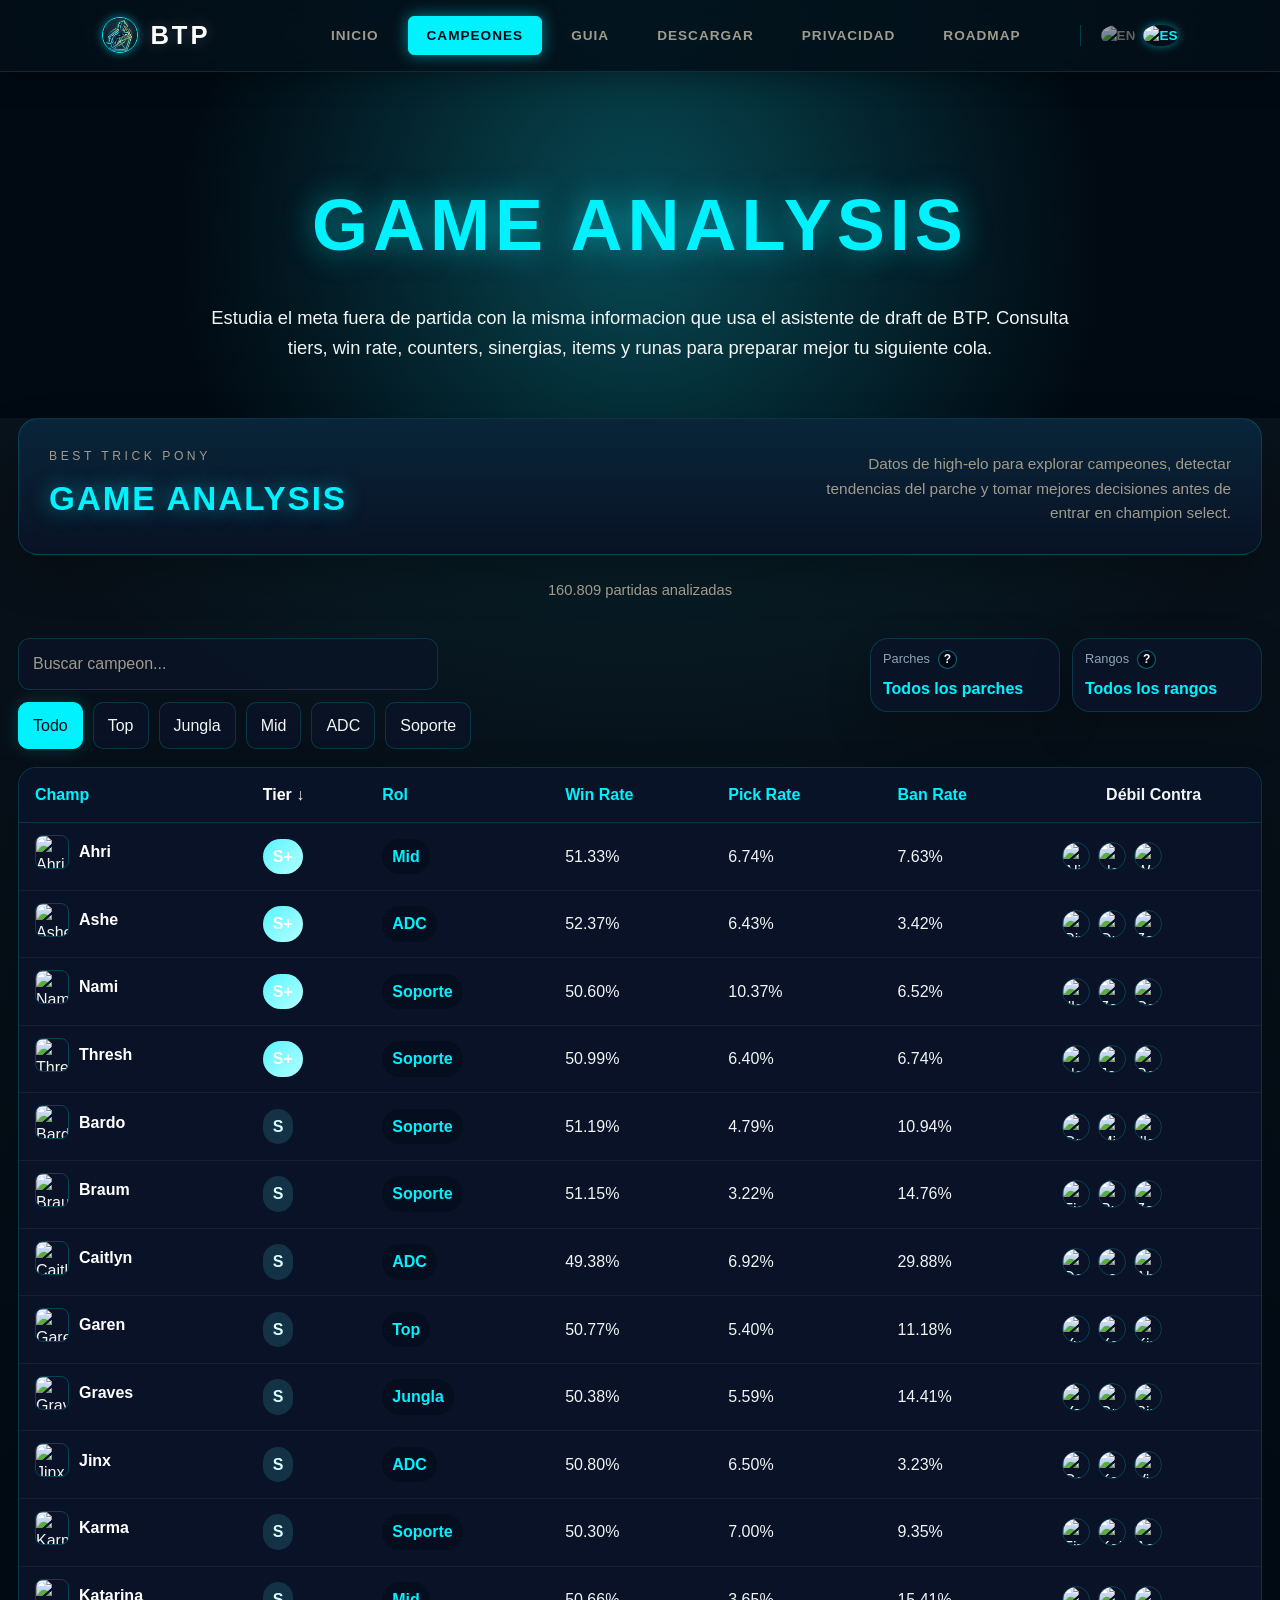
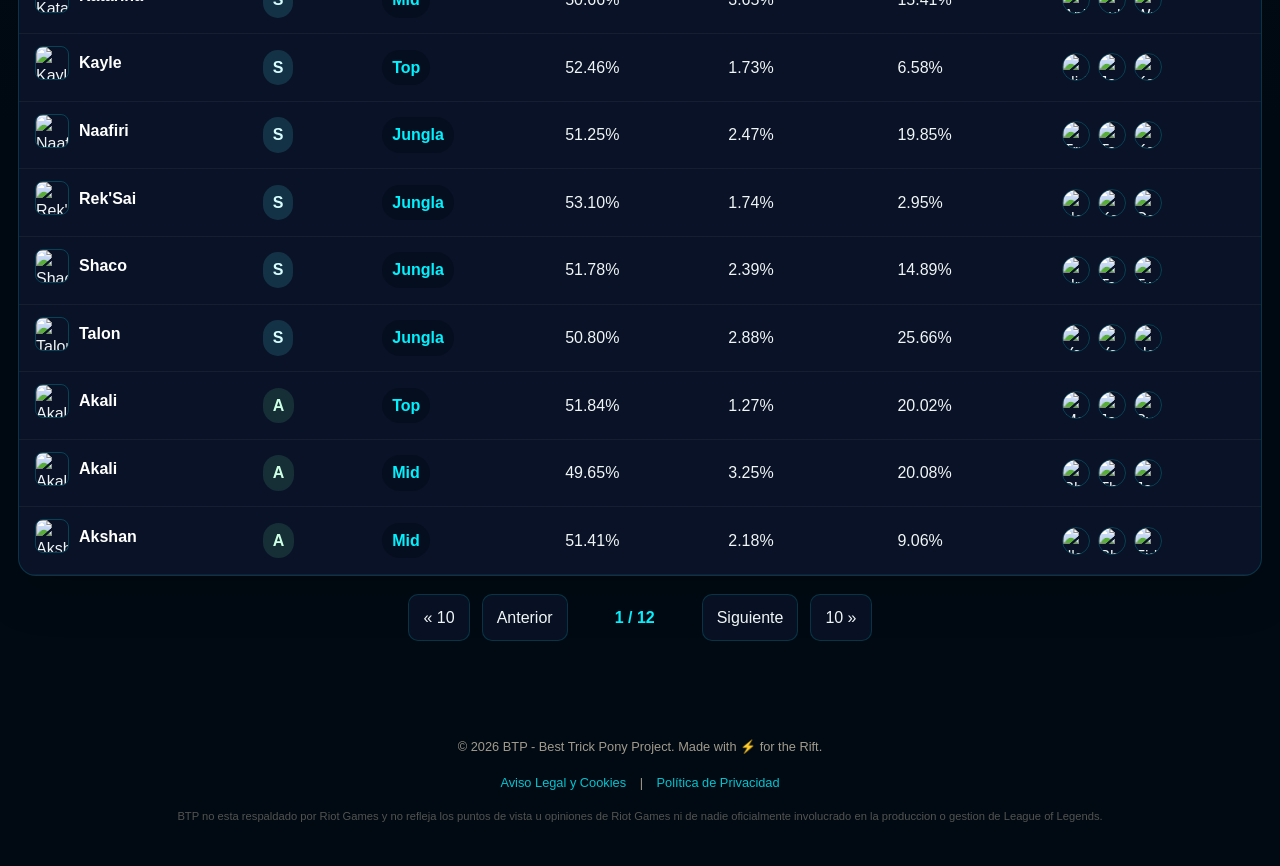
==== commit 7b358e46: "Updated Guides" ====
--- a/Game-Analysis-Web/index.html
+++ b/Game-Analysis-Web/index.html
@@ -25,7 +25,7 @@
             <div class="nav-links">
             <a href="../index-es.html">Inicio</a>
             <a href="./index.html" class="active">Campeones</a>
-            <a href="../how-to-es.html">Gu?a</a>
+            <a href="../how-to-es.html">Guia</a>
             <a href="../download-es.html">Descargar</a>
             <a href="../about-es.html">Privacidad</a>
             <a href="../next-es.html">Roadmap</a>
--- a/style.css
+++ b/style.css
@@ -77,13 +77,14 @@
 }
 
 /* --- NAVEGACIÓN PREMIUM (GLASSMORPHISM) --- */
-.glass-nav {
-    display: flex;
-    justify-content: space-between;
-    align-items: center;
-    padding: 15px 8%;
-    /* Efecto cristal adaptativo al tema */
-    background: rgba(var(--bg-base-rgb), 0.75); 
+.glass-nav {
+    display: flex;
+    justify-content: space-between;
+    align-items: center;
+    gap: 24px;
+    padding: 15px 8%;
+    /* Efecto cristal adaptativo al tema */
+    background: rgba(var(--bg-base-rgb), 0.75); 
     backdrop-filter: blur(12px);
     -webkit-backdrop-filter: blur(12px);
     border-bottom: 1px solid rgba(var(--accent-rgb), 0.15);
@@ -93,13 +94,14 @@
     z-index: 1000;
 }
 
-.nav-brand {
-    display: flex;
-    align-items: center;
-    gap: 12px;
-    text-decoration: none;
-    transition: transform 0.3s ease;
-}
+.nav-brand {
+    display: flex;
+    align-items: center;
+    flex: 0 0 auto;
+    gap: 12px;
+    text-decoration: none;
+    transition: transform 0.3s ease;
+}
 
 .nav-brand:hover {
     transform: scale(1.05);
@@ -127,14 +129,21 @@
     align-items: center;
     justify-content: center;
     flex-direction: column;
+    flex: 0 0 auto;
     gap: 5px;
     width: 46px;
     height: 46px;
-    margin-left: auto;
+    padding: 0;
+    font-size: 0;
+    line-height: 0;
+    color: transparent;
+    appearance: none;
+    -webkit-appearance: none;
     border: 1px solid rgba(var(--accent-rgb), 0.25);
     border-radius: 10px;
     background: rgba(var(--bg-base-rgb), 0.55);
     cursor: pointer;
+    overflow: hidden;
     transition: border-color 0.3s ease, box-shadow 0.3s ease, background 0.3s ease;
 }
 
@@ -144,6 +153,7 @@
 }
 
 .nav-toggle span {
+    display: block;
     width: 20px;
     height: 2px;
     border-radius: 999px;
@@ -167,12 +177,17 @@
 .nav-menu {
     display: flex;
     align-items: center;
+    justify-content: flex-end;
+    flex: 1 1 auto;
+    min-width: 0;
     gap: 20px;
-    margin-left: auto;
 }
 
 .nav-links {
     display: flex;
+    justify-content: flex-end;
+    flex: 1 1 auto;
+    min-width: 0;
     gap: 10px;
     align-items: center;
 }
@@ -392,12 +407,14 @@
 }
 
 /* --- SELECTOR DE IDIOMA --- */
-.lang-toggle {
-    display: flex;
-    align-items: center;
-    gap: 8px;
-    margin-left: 20px;
-    border-left: 1px solid rgba(var(--accent-rgb), 0.2);
+.lang-toggle {
+    display: flex;
+    align-items: center;
+    justify-content: center;
+    flex: 0 0 auto;
+    gap: 8px;
+    margin-left: 20px;
+    border-left: 1px solid rgba(var(--accent-rgb), 0.2);
     padding-left: 20px;
 }
 
@@ -455,7 +472,7 @@
     }
 }
 
-@media (max-width: 768px) {
+@media (max-width: 1250px) {
     .glass-nav {
         padding: 15px 5%;
         gap: 14px;
@@ -468,9 +485,11 @@
 
     .nav-menu {
         display: none;
+        flex: 0 0 100%;
         width: 100%;
         flex-direction: column;
         align-items: stretch;
+        justify-content: flex-start;
         gap: 16px;
         padding: 18px;
         border: 1px solid rgba(var(--accent-rgb), 0.16);
@@ -482,11 +501,17 @@
     .glass-nav.is-open .nav-menu {
         display: flex;
     }
+
+    .nav-toggle[aria-expanded="true"] + .nav-menu {
+        display: flex;
+    }
     
     .nav-links {
         width: 100%;
+        flex: 0 0 auto;
         flex-direction: column;
         align-items: stretch;
+        justify-content: flex-start;
         gap: 10px;
     }
 
@@ -498,6 +523,7 @@
     }
 
     .lang-toggle {
+        flex: 0 0 auto;
         margin-left: 0;
         padding-left: 0;
         border-left: none;
--- a/Game-Analysis-Web/assets/styles.css
+++ b/Game-Analysis-Web/assets/styles.css
@@ -628,8 +628,38 @@
     border-radius: 999px;
 }
 
-@media (max-width: 1100px) {
-    .locked-filter-row { flex-wrap: wrap; }
+@media (max-width: 1250px) {
+    .analysis-toolbar {
+        display: grid;
+        grid-template-columns: minmax(0, 1fr);
+        align-items: start;
+    }
+
+    .analysis-toolbar-main {
+        width: 100%;
+        min-width: 0;
+    }
+
+    .search-input {
+        width: 100%;
+        max-width: none;
+    }
+
+    .role-filters {
+        width: 100%;
+        justify-content: flex-start;
+    }
+
+    .locked-filter-row {
+        width: 100%;
+        justify-content: flex-start;
+        flex-wrap: wrap;
+    }
+
+    .locked-filter-card {
+        flex: 1 1 220px;
+        max-width: none;
+    }
 }
 
 @media (max-width: 900px) {
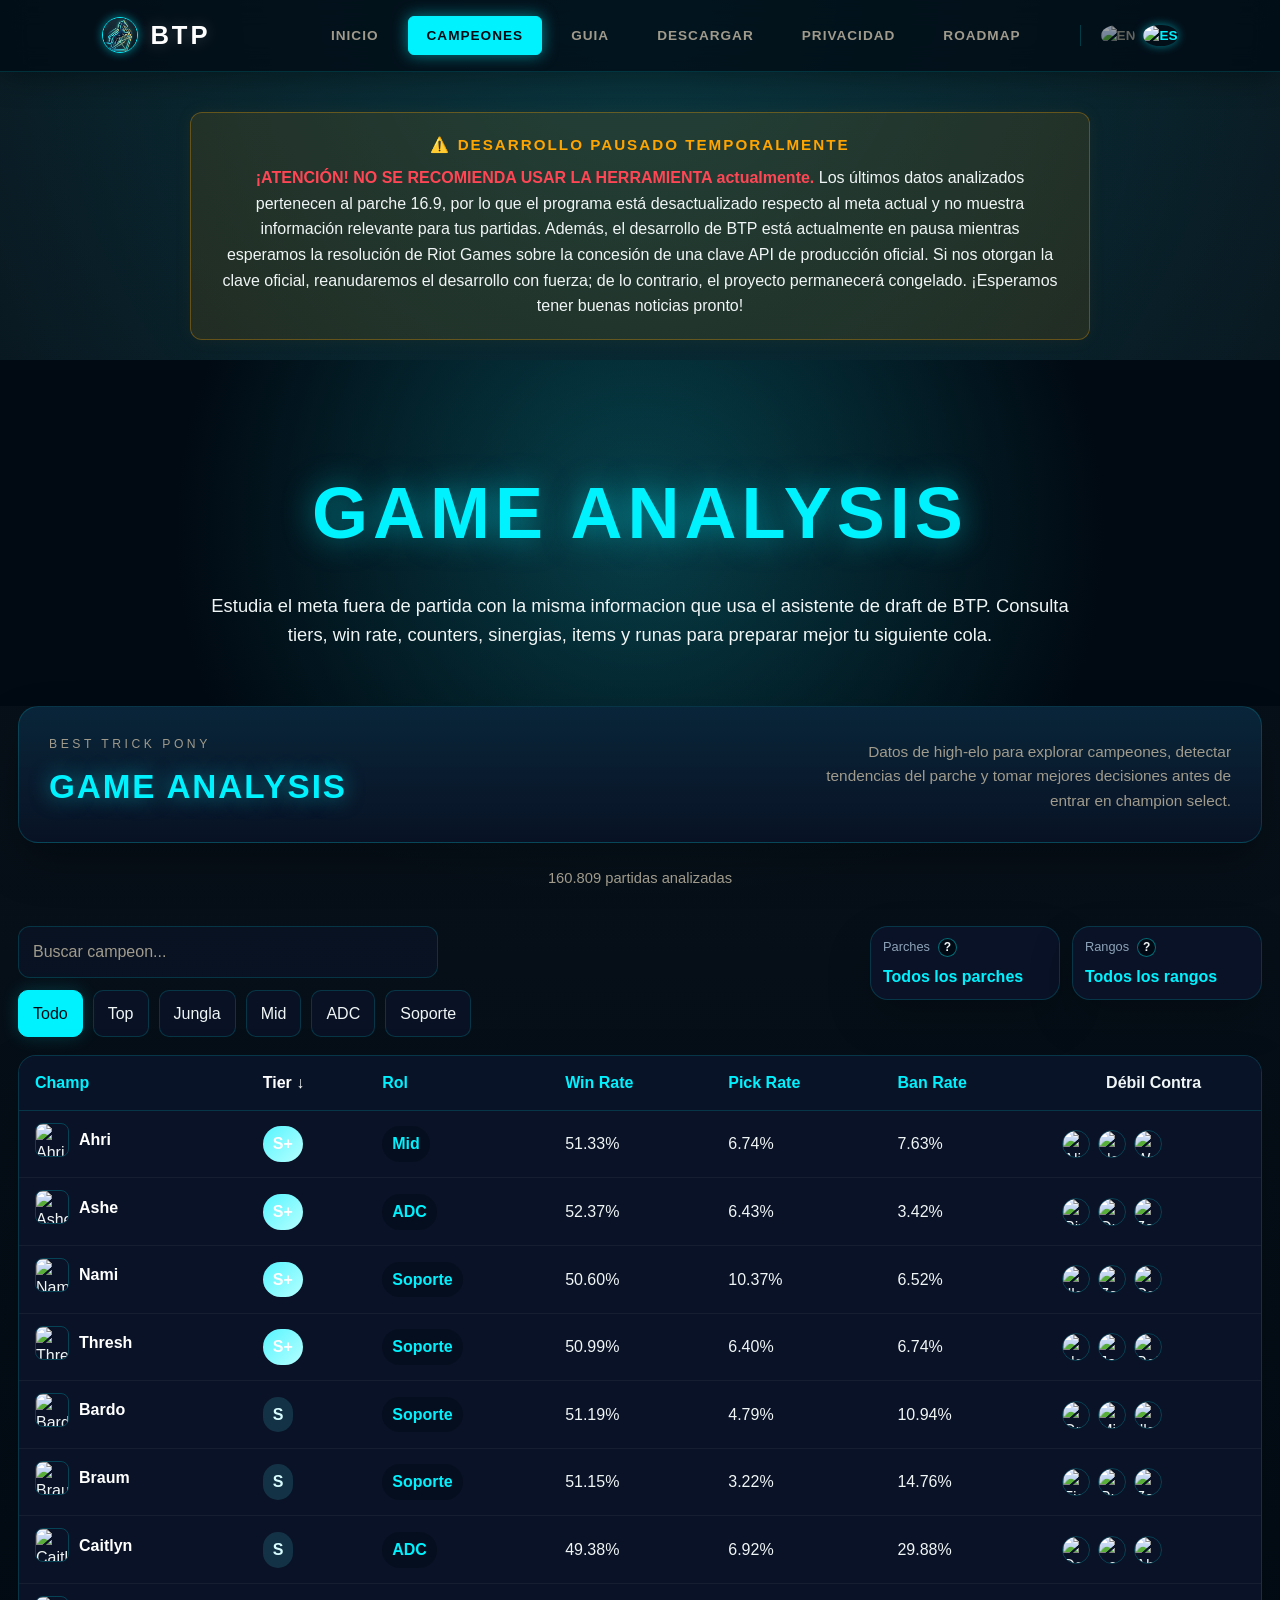
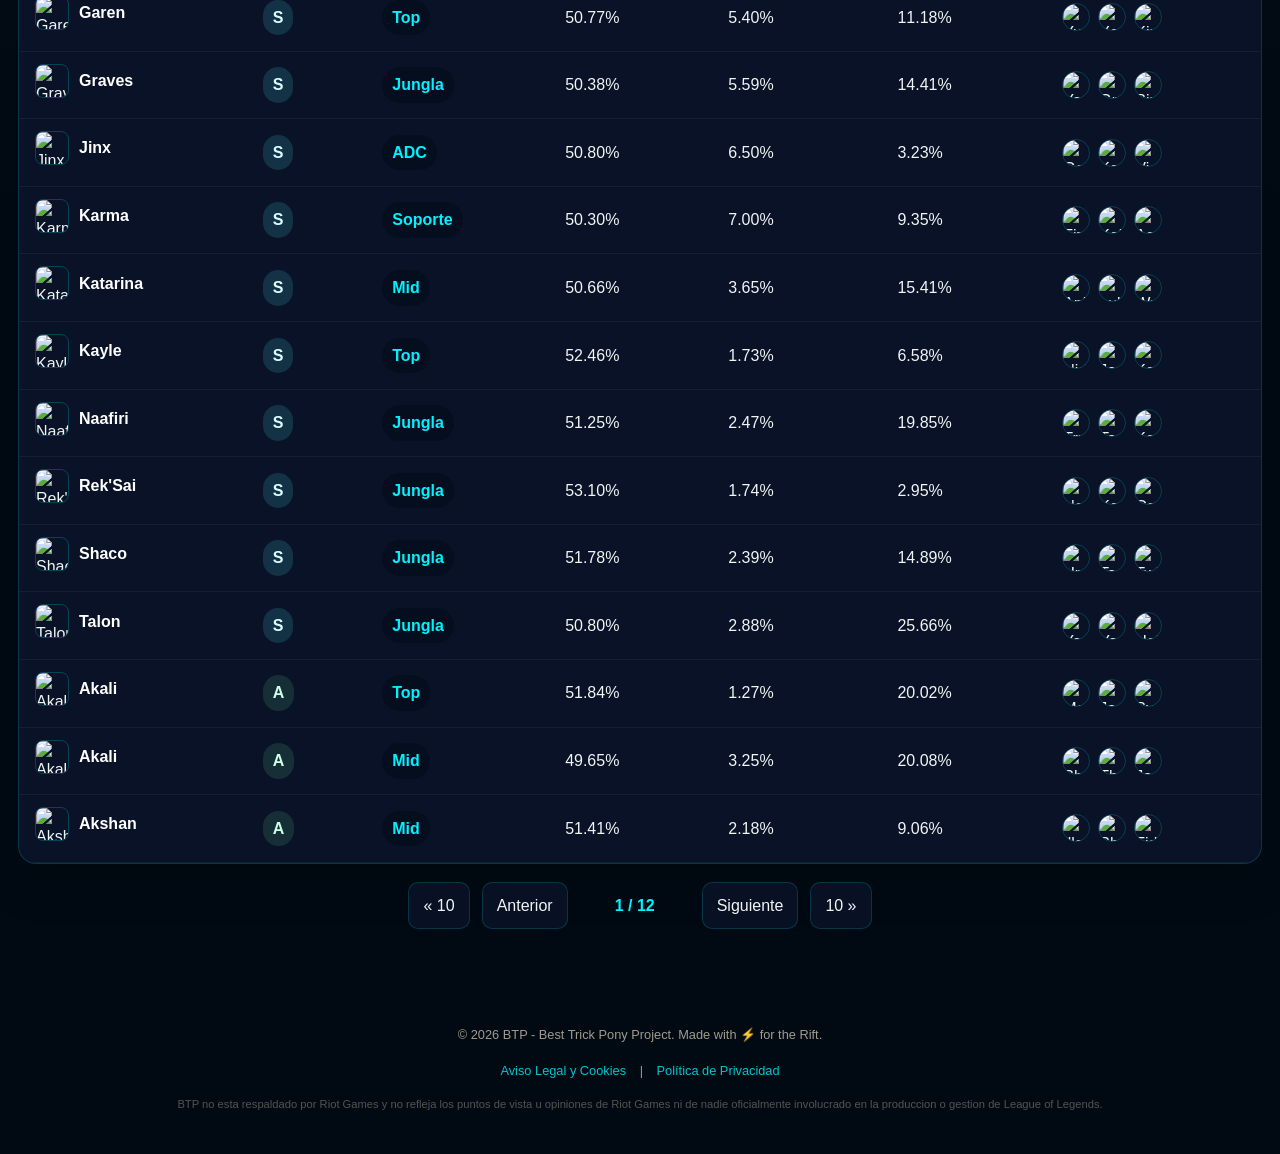
==== commit e00ae0f4: "new banner, paused development" ====
--- a/Game-Analysis-Web/index.html
+++ b/Game-Analysis-Web/index.html
@@ -37,6 +37,13 @@
         </div>
     </nav>
 
+    <div style="background: rgba(255, 165, 0, 0.1); border: 1px solid rgba(255, 165, 0, 0.3); border-radius: 12px; padding: 20px 30px; margin: 40px auto 20px; max-width: 900px; text-align: center; box-shadow: 0 0 20px rgba(255, 165, 0, 0.05);">
+        <p style="color: #ffa500; font-weight: bold; margin: 0 0 8px; text-transform: uppercase; letter-spacing: 2px; font-size: 0.95rem;">⚠️ Desarrollo Pausado Temporalmente</p>
+        <p style="color: var(--text-primary); margin: 0; font-size: 1rem; line-height: 1.6; font-weight: 300;">
+            <strong style="color: #ff4655;">¡ATENCI&Oacute;N! NO SE RECOMIENDA USAR LA HERRAMIENTA actualmente.</strong> Los &uacute;ltimos datos analizados pertenecen al parche 16.9, por lo que el programa est&aacute; desactualizado respecto al meta actual y no muestra informaci&oacute;n relevante para tus partidas. Adem&aacute;s, el desarrollo de BTP est&aacute; actualmente en pausa mientras esperamos la resoluci&oacute;n de Riot Games sobre la concesi&oacute;n de una clave API de producción oficial. Si nos otorgan la clave oficial, reanudaremos el desarrollo con fuerza; de lo contrario, el proyecto permanecer&aacute; congelado. ¡Esperamos tener buenas noticias pronto!
+        </p>
+    </div>
+
     <header class="hero analysis-hero">
         <h1 class="hero-title">GAME ANALYSIS</h1>
         <p class="analysis-intro">
